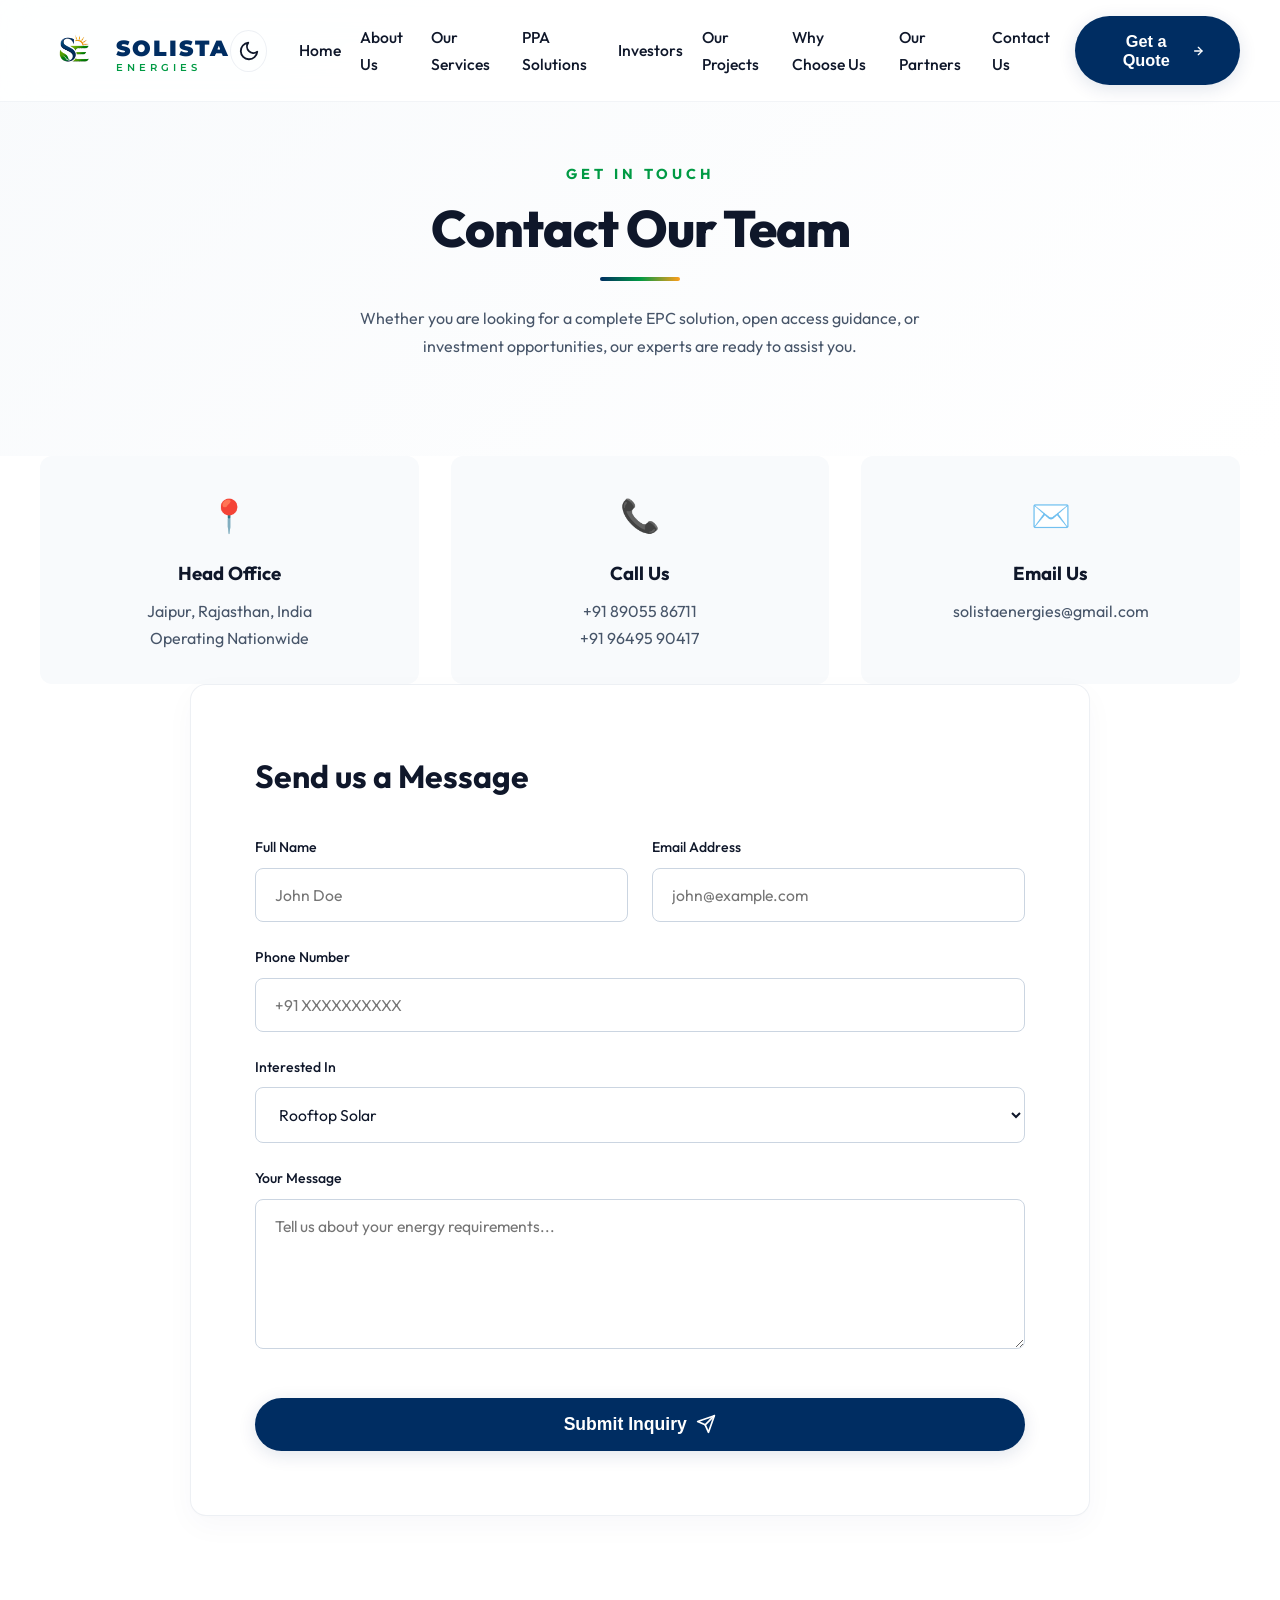
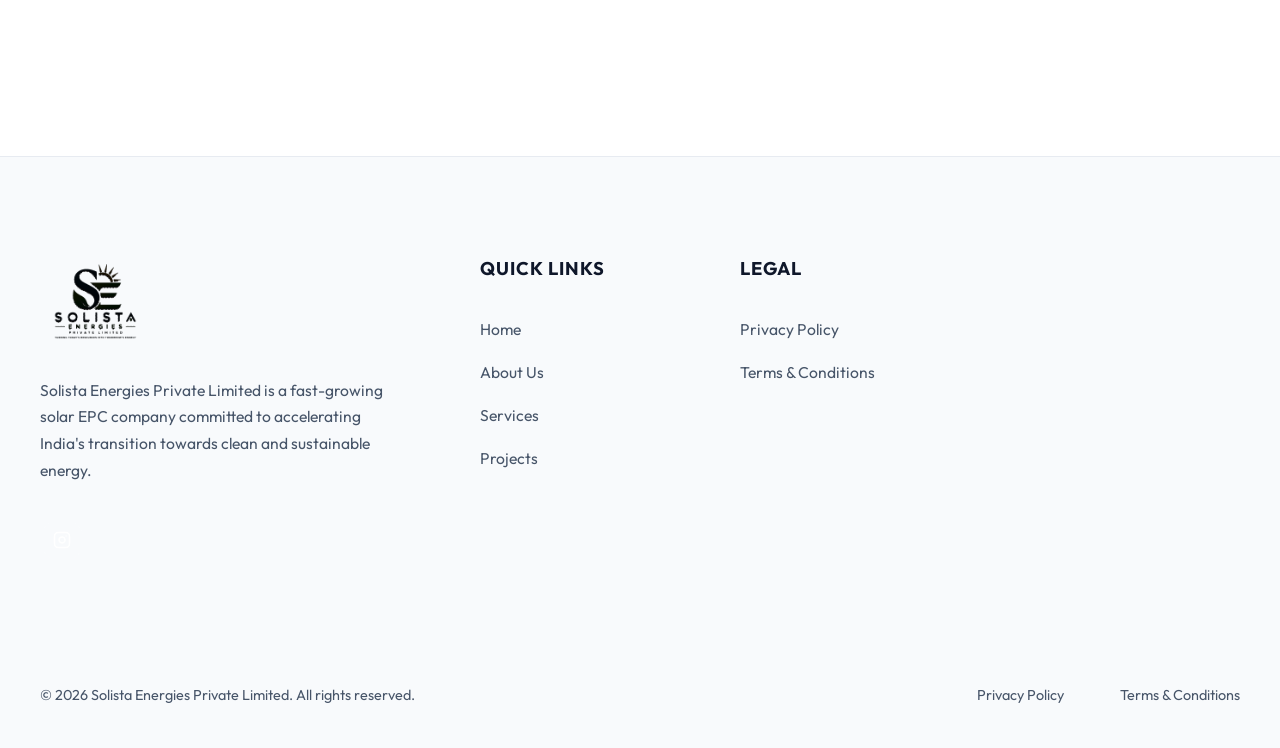
==== contact.html @ b91e8398 "Add files via upload" ====
<!DOCTYPE html>
<html lang="en">
<head>
    <meta charset="UTF-8">
    <meta name="viewport" content="width=device-width, initial-scale=1.0">
    <title>Contact Us | Solista Energies</title>
    <!-- Google Fonts -->
    <!-- Main Style Sheet -->
        <link rel="preconnect" href="https://fonts.googleapis.com">
    <link rel="preconnect" href="https://fonts.gstatic.com" crossorigin>
    <link href="https://fonts.googleapis.com/css2?family=Outfit:wght@300;400;500;600;700;800&family=Inter:wght@300;400;500;600;700&family=Montserrat:wght@700;800;900&display=swap" rel="stylesheet">
    <link rel="stylesheet" href="https://unpkg.com/aos@next/dist/aos.css" />
    <link rel="stylesheet" href="style.css">
    <link rel="stylesheet" href="intro-animation.css">
    <style>
        </style>
    <style>
        .contact-hero {
            padding: 10rem 2.5rem 6rem;
            text-align: center;
            background: linear-gradient(135deg, var(--bg-section-alt) 0%, var(--bg-main) 100%);
        }
        .contact-container {
            max-width: 900px;
            margin: -4rem auto 6rem;
            background: var(--bg-card);
            border-radius: 16px;
            box-shadow: var(--shadow-card);
            padding: 4rem;
            border: 1px solid var(--border-card);
            position: relative;
            z-index: 10;
        }
        .form-group {
            margin-bottom: 1.5rem;
            text-align: left;
        }
        .form-group label {
            display: block;
            margin-bottom: 0.5rem;
            font-weight: 500;
            color: var(--text-main);
        }
        .form-control {
            width: 100%;
            padding: 1rem 1.2rem;
            border: 1px solid var(--border-input);
            border-radius: 8px;
            background: var(--bg-main);
            color: var(--text-main);
            font-family: inherit;
            transition: var(--transition-smooth);
        }
        .form-control:focus {
            outline: none;
            border-color: var(--brand-green);
            box-shadow: 0 0 0 4px var(--shadow-glow);
        }
        textarea.form-control {
            min-height: 150px;
            resize: vertical;
        }
        .contact-info-grid {
            display: grid;
            grid-template-columns: repeat(auto-fit, minmax(250px, 1fr));
            gap: 2rem;
            margin-bottom: 4rem;
        }
        .contact-info-card {
            padding: 2rem;
            background: var(--bg-section-alt);
            border-radius: 12px;
            text-align: center;
        }
        .contact-info-icon {
            font-size: 2rem;
            margin-bottom: 1rem;
        }
    </style>
    </head>
<body>

    <!-- HEADER -->
        <!-- ==================== HEADER (NAVBAR) ==================== -->
    <div id="header-placeholder"></div>
    <script src="header.js"></script>

    <!-- HERO -->
    <section class="contact-hero">
        <span class="section-subtitle" data-aos="fade-right">Get In Touch</span>
        <h1 class="section-title">Contact Our Team</h1>
        <p style="color: var(--text-muted); max-width: 600px; margin: 0 auto;">Whether you are looking for a complete EPC solution, open access guidance, or investment opportunities, our experts are ready to assist you.</p>
    </section>

    <!-- FORM & INFO -->
    <section class="section" style="padding-top: 0;">
        <div class="contact-info-grid">
            <div class="contact-info-card">
                <div class="contact-info-icon">📍</div>
                <h3>Head Office</h3>
                <p style="color: var(--text-muted); margin-top: 0.5rem;">Jaipur, Rajasthan, India<br>Operating Nationwide</p>
            </div>
            <div class="contact-info-card">
                <div class="contact-info-icon">📞</div>
                <h3>Call Us</h3>
                <p style="color: var(--text-muted); margin-top: 0.5rem;">+91 89055 86711<br>+91 96495 90417</p>
            </div>
            <div class="contact-info-card">
                <div class="contact-info-icon">✉️</div>
                <h3>Email Us</h3>
                <p style="color: var(--text-muted); margin-top: 0.5rem;">solistaenergies@gmail.com</p>
            </div>
        </div>

        <div class="contact-container">
            <h2 style="margin-bottom: 2rem; font-size: 2rem;">Send us a Message</h2>
            <form id="contact-form" onsubmit="submitContactForm(event)">
                <div style="display: grid; grid-template-columns: 1fr 1fr; gap: 1.5rem;">
                    <div class="form-group">
                        <label for="name">Full Name</label>
                        <input type="text" id="name" class="form-control" placeholder="John Doe" required>
                    </div>
                    <div class="form-group">
                        <label for="email">Email Address</label>
                        <input type="email" id="email" class="form-control" placeholder="john@example.com" required>
                    </div>
                </div>
                <div class="form-group">
                    <label for="phone">Phone Number</label>
                    <input type="tel" id="phone" class="form-control" placeholder="+91 XXXXXXXXXX">
                </div>
                <div class="form-group">
                    <label for="interest">Interested In</label>
                    <select id="interest" class="form-control">
                        <option value="rooftop">Rooftop Solar</option>
                        <option value="ground">Ground Mount / Solar Parks</option>
                        <option value="ppa">PPA / Open Access</option>
                        <option value="other">Other Inquiry</option>
                    </select>
                </div>
                <div class="form-group">
                    <label for="message">Your Message</label>
                    <textarea id="message" class="form-control" placeholder="Tell us about your energy requirements..." required></textarea>
                </div>
                <button type="submit" class="btn btn-primary" style="width: 100%; justify-content: center; padding: 1rem; font-size: 1.1rem; margin-top: 1rem;">
                    Submit Inquiry
                    <svg width="20" height="20" viewBox="0 0 24 24" fill="none" stroke="currentColor" stroke-width="2" stroke-linecap="round" stroke-linejoin="round"><line x1="22" y1="2" x2="11" y2="13"></line><polygon points="22 2 15 22 11 13 2 9 22 2"></polygon></svg>
                </button>
            </form>
        </div>
    </section>

    <!-- FOOTER -->
    <footer>
        <div class="footer-grid">
            <div class="footer-col footer-about">
                <div class="brand-logo" style="margin-bottom: 1.5rem; align-items: center;">
                    <img src="assets/images/footer_logo.png" alt="Solista Energies" class="brand-logo-img" style="height: 100px; width: auto; object-fit: contain;">
                </div>
                <p>Solista Energies Private Limited is a fast-growing solar EPC company committed to accelerating India's transition towards clean and sustainable energy.</p>
                <div class="footer-social-row">
                    <a href="https://www.instagram.com/solistaenergies/" target="_blank" class="footer-social-icon" aria-label="Instagram">
                        <svg width="18" height="18" viewBox="0 0 24 24" fill="none" stroke="currentColor" stroke-width="2" stroke-linecap="round" stroke-linejoin="round"><rect x="2" y="2" width="20" height="20" rx="5" ry="5"></rect><path d="M16 11.37A4 4 0 1 1 12.63 8 4 4 0 0 1 16 11.37z"></path><line x1="17.5" y1="6.5" x2="17.51" y2="6.5"></line></svg>
                    </a>
                </div>
            </div>
            
            <div class="footer-col">
                <h4>Quick Links</h4>
                <ul class="footer-links">
                    <li><a href="index.html#home">Home</a></li>
                    <li><a href="index.html#about">About Us</a></li>
                    <li><a href="index.html#services">Services</a></li>
                    <li><a href="index.html#projects">Projects</a></li>
                </ul>
            </div>
            
            <div class="footer-col">
                <h4>Legal</h4>
                <ul class="footer-links">
                    <li><a href="privacy-policy.html">Privacy Policy</a></li>
                    <li><a href="terms-conditions.html">Terms & Conditions</a></li>
                </ul>
            </div>
        </div>
        <div class="footer-bottom">
            <p>&copy; 2026 Solista Energies Private Limited. All rights reserved.</p>
            <div class="footer-legal-links">
                <a href="privacy-policy.html">Privacy Policy</a>
                <a href="terms-conditions.html">Terms &amp; Conditions</a>
            </div>
        </div>
    </footer>
    <script src="https://unpkg.com/aos@next/dist/aos.js"></script>
    <script>
        window.addEventListener('load', () => document.body.classList.add('loaded'));
        AOS.init({ duration: 750, easing: 'ease-out-cubic', once: true, offset: 60 });
        // Theme
        const themeBtn = document.getElementById('theme-toggle-btn');
        if (localStorage.getItem('theme') === 'dark') document.body.classList.add('dark-theme');
        themeBtn.addEventListener('click', () => {
            document.body.classList.toggle('dark-theme');
            localStorage.setItem('theme', document.body.classList.contains('dark-theme') ? 'dark' : 'light');
        });
        // Header scroll shrink
        window.addEventListener('scroll', () => {
            document.getElementById('main-header').classList.toggle('scrolled', window.scrollY > 30);
        });
        // Hamburger
        const menuToggleBtn = document.getElementById('menu-toggle-btn');
        const navMenuBar    = document.getElementById('nav-menu-bar');
        menuToggleBtn.addEventListener('click', () => {
            navMenuBar.classList.toggle('active');
            menuToggleBtn.classList.toggle('active');
            const spans = menuToggleBtn.querySelectorAll('span');
            if (menuToggleBtn.classList.contains('active')) {
                spans[0].style.transform = 'rotate(45deg) translate(6px,6px)';
                spans[1].style.opacity   = '0';
                spans[2].style.transform = 'rotate(-45deg) translate(5px,-5px)';
            } else {
                spans[0].style.transform = spans[2].style.transform = 'none';
                spans[1].style.opacity   = '1';
            }
        });
    </script>
    <script src="intro-animation.js"></script>
</body>
</html>
---- style.css ----
/* ==================================================
   Solista Energies Private Limited - Redesigned Theme
   ================================================== */

/* --- Theme Variables System --- */
:root {
    /* Brand Primary Identity Colors (Consistent) */
    --brand-blue: #002D62;
    /* Dark Navy Blue from logo */
    --brand-green: #009a44;
    /* Vivid Leaf Green from logo */
    --brand-orange: #ff9e1b;
    /* Sun Orange from logo */

    /* Default: LIGHT THEME */
    --bg-main: #ffffff;
    --bg-section-alt: #f8fafc;
    /* Soft slate gray */
    --bg-card: #ffffff;

    --border-card: rgba(0, 45, 98, 0.07);
    --border-input: #cbd5e1;
    --shadow-card: 0 10px 30px rgba(0, 45, 98, 0.03), 0 1px 3px rgba(0, 45, 98, 0.01);
    --shadow-glow: rgba(0, 154, 68, 0.03);

    --text-main: #0f172a;
    /* Slate 900 */
    --text-muted: #475569;
    /* Slate 600 */
    --text-inverse: #f9fafb;
    --text-white: #ffffff;

    /* Dynamic Brand Logo Navy color */
    --logo-navy: var(--brand-blue);
    --header-bg: rgba(255, 255, 255, 0.85);
    --header-border: rgba(0, 45, 98, 0.05);

    --btn-primary-bg: var(--brand-blue);
    --btn-primary-hover: #001F42;
    --btn-primary-text: #ffffff;

    --btn-accent-bg: var(--brand-orange);
    --btn-accent-hover: #e5870e;

    --timeline-line: rgba(0, 45, 98, 0.08);
    --transition-smooth: all 0.5s cubic-bezier(0.16, 1, 0.3, 1);
}

body.dark-theme {
    /* DARK THEME Overrides */
    --bg-main: #030712;
    /* Deep black/gray */
    --bg-section-alt: #090f1d;
    /* Deep slate blue */
    --bg-card: rgba(255, 255, 255, 0.02);

    --border-card: rgba(255, 255, 255, 0.06);
    --border-input: rgba(255, 255, 255, 0.15);
    --shadow-card: 0 20px 45px rgba(0, 0, 0, 0.45);
    --shadow-glow: rgba(0, 154, 68, 0.12);

    --text-main: #f9fafb;
    /* Gray 50 */
    --text-muted: #9ca3af;
    /* Gray 400 */
    --text-inverse: #0f172a;

    /* Dynamic Brand Logo turns white in dark mode */
    --logo-navy: #ffffff;
    --header-bg: rgba(3, 7, 18, 0.85);
    --header-border: rgba(255, 255, 255, 0.06);

    --btn-primary-bg: var(--brand-green);
    --btn-primary-hover: #007d32;
    --btn-primary-text: #ffffff;

    --timeline-line: rgba(255, 255, 255, 0.08);
}

/* --- Base & Reset Styles --- */
* {
    margin: 0;
    padding: 0;
    box-sizing: border-box;
}

html {
    scroll-behavior: smooth;
    overflow-x: clip;
}

body {
    font-family: 'Outfit', 'Inter', sans-serif;
    background-color: var(--bg-main);
    color: var(--text-main);
    line-height: 1.7;
    transition: background-color 0.5s ease, color 0.3s ease;
}

a {
    text-decoration: none;
    color: inherit;
    transition: var(--transition-smooth);
}

/* --- Breathable Spacing & Paddings --- */
.section {
    padding: 9rem 2.5rem;
    max-width: 100%;
    margin: 0 auto;
    position: relative;
    z-index: 2;
}

.section-light {
    background-color: var(--bg-main);
}

.section-dark {
    background-color: var(--bg-section-alt);
}

.section-title-wrap {
    text-align: center;
    margin-bottom: 5.5rem;
}

.section-subtitle {
    font-size: 0.9rem;
    text-transform: uppercase;
    letter-spacing: 4px;
    color: var(--brand-green);
    font-weight: 700;
    margin-bottom: 0.8rem;
    display: inline-block;
}

.section-title {
    font-size: 3.2rem;
    font-weight: 800;
    letter-spacing: -1px;
    margin-bottom: 1.5rem;
    line-height: 1.15;
}

.section-title::after {
    content: '';
    display: block;
    width: 80px;
    height: 4px;
    background: linear-gradient(90deg, var(--brand-blue), var(--brand-green), var(--brand-orange));
    margin: 1.2rem auto 0;
    border-radius: 2px;
}

/* --- Top contact bar --- */
.top-bar {
    background-color: var(--brand-blue);
    font-size: 0.82rem;
    padding: 0.6rem 2.5rem;
    border-bottom: 1px solid rgba(255, 255, 255, 0.05);
    color: rgba(255, 255, 255, 0.85);
    font-weight: 500;
}

.top-bar-container {
    max-width: 100%;
    margin: 0 auto;
    display: flex;
    justify-content: space-between;
    align-items: center;
}

.top-contacts {
    display: flex;
    gap: 2rem;
}

.top-contact-item {
    display: flex;
    align-items: center;
    gap: 0.5rem;
}

.top-contact-item a:hover {
    color: var(--brand-orange);
}

.top-socials {
    display: flex;
    gap: 1.2rem;
}

.top-socials a:hover {
    color: var(--brand-orange);
    transform: translateY(-2px);
}

/* --- Navigation Header --- */
header {
    position: fixed;
    width: 100%;
    left: 0;
    top: 0;
    z-index: 1000;
    transition: var(--transition-smooth);
    background: var(--header-bg);
    border-bottom: 1px solid var(--header-border);
    backdrop-filter: blur(16px);
    -webkit-backdrop-filter: blur(16px);
}

header.scrolled {
    box-shadow: 0 10px 40px rgba(0, 0, 0, 0.05);
}

body.dark-theme header.scrolled {
    box-shadow: 0 10px 40px rgba(0, 0, 0, 0.4);
}

.nav-container {
    max-width: 100%;
    margin: 0 auto;
    padding: 1rem 2.5rem;
    display: flex;
    justify-content: space-between;
    align-items: center;
}

.brand-logo {
    display: flex;
    align-items: center;
    height: 60px;
    /* Reduced from 52px maybe? Keep height or use auto */
}

header .brand-logo-img {
    margin-top: 15px !important;
}

.nav-right {
    display: flex;
    align-items: center;
    gap: 2rem;
}

.nav-menu {
    display: flex;
    align-items: center;
    gap: 1.2rem;
}

.nav-link {
    color: var(--text-main);
    font-weight: 500;
    font-size: 0.98rem;
    position: relative;
    padding: 0.5rem 0;
}

.nav-link::after {
    content: '';
    position: absolute;
    bottom: 0;
    left: 0;
    width: 0;
    height: 2px;
    background-color: var(--brand-green);
    transition: var(--transition-smooth);
}

.nav-link:hover::after,
.nav-link.active::after {
    width: 100%;
}

.nav-link:hover {
    color: var(--brand-green);
}

/* --- Theme Toggle Button --- */
.theme-toggle-btn {
    background: none;
    border: none;
    cursor: pointer;
    color: var(--text-main);
    width: 42px;
    height: 42px;
    border-radius: 50%;
    display: flex;
    align-items: center;
    justify-content: center;
    transition: var(--transition-smooth);
    border: 1px solid var(--border-card);
}

.theme-toggle-btn:hover {
    background-color: var(--border-card);
    transform: rotate(15deg);
}

.theme-toggle-btn .icon-sun {
    display: none;
}

.theme-toggle-btn .icon-moon {
    display: block;
}

body.dark-theme .theme-toggle-btn .icon-sun {
    display: block;
    color: var(--brand-orange);
}

body.dark-theme .theme-toggle-btn .icon-moon {
    display: none;
}

/* Hamburger Menu */
.menu-toggle {
    display: none;
    flex-direction: column;
    gap: 6px;
    background: none;
    border: none;
    cursor: pointer;
    z-index: 1001;
}

.menu-toggle span {
    display: block;
    width: 26px;
    height: 2.5px;
    background-color: var(--text-main);
    border-radius: 2px;
    transition: var(--transition-smooth);
}

/* --- Buttons --- */
.btn {
    display: inline-flex;
    align-items: center;
    justify-content: center;
    gap: 0.6rem;
    padding: 0.95rem 2.2rem;
    border-radius: 50px;
    font-weight: 600;
    font-size: 1.02rem;
    cursor: pointer;
    transition: var(--transition-smooth);
    border: none;
    position: relative;
    overflow: hidden;
}

.btn-primary {
    background: var(--btn-primary-bg);
    color: var(--text-white);
    box-shadow: 0 4px 18px rgba(0, 45, 98, 0.12);
}

.btn-primary:hover {
    background: var(--btn-primary-hover);
    transform: translateY(-3px);
    box-shadow: 0 10px 25px rgba(0, 45, 98, 0.25);
}

.btn-accent {
    background: var(--btn-accent-bg);
    color: #0f172a;
    box-shadow: 0 4px 18px rgba(255, 158, 27, 0.2);
}

.btn-accent:hover {
    background: var(--btn-accent-hover);
    transform: translateY(-3px);
    box-shadow: 0 10px 25px rgba(255, 158, 27, 0.35);
}

.btn-outline {
    background: transparent;
    border: 2px solid var(--text-main);
    color: var(--text-main);
}

.btn-outline:hover {
    background: var(--text-main);
    color: var(--bg-main);
    transform: translateY(-3px);
}

.btn-outline-white {
    background: transparent;
    border: 2px solid var(--text-white);
    color: var(--text-white);
}

.btn-outline-white:hover {
    background: var(--text-white);
    color: #0f172a;
    transform: translateY(-3px);
}

/* --- Hero Section --- */
.hero-wrapper {
    position: relative;
    height: calc(100vh - 120px);
    min-height: 700px;
    overflow: hidden;
    display: flex;
    align-items: center;
    background-image: url('hero-bg.jpg');
    background-size: cover;
    background-position: center;
    background-repeat: no-repeat;
}

.hero-video-bg {
    position: absolute;
    top: 0;
    left: 0;
    width: 100%;
    height: 100%;
    object-fit: cover;
    z-index: 1;
}

.hero-overlay {
    position: absolute;
    top: 0;
    left: 0;
    width: 100%;
    height: 100%;
    background: linear-gradient(135deg, rgba(3, 7, 18, 0.5) 35%, rgba(3, 7, 18, 0.3) 100%);
    z-index: 2;
}

.hero-container {
    max-width: 100%;
    margin: 0 auto;
    padding: 0 2.5rem;
    width: 100%;
    position: relative;
    z-index: 3;
    display: grid;
    grid-template-columns: 1.25fr 0.75fr;
    gap: 5rem;
    align-items: center;
}

.hero-left h1 {
    font-size: 4rem;
    line-height: 1.15;
    font-weight: 800;
    margin-bottom: 1.5rem;
    color: var(--text-white);
}

.hero-left h1 span {
    color: var(--brand-orange);
}

.hero-taglines {
    font-size: 1.15rem;
    color: var(--brand-green);
    font-weight: 600;
    margin-bottom: 2rem;
    letter-spacing: 1.5px;
}

.hero-left p {
    font-size: 1.2rem;
    color: #d1d5db;
    margin-bottom: 3rem;
    max-width: 650px;
}

.hero-actions {
    display: flex;
    gap: 1.5rem;
    flex-wrap: wrap;
}

/* Floating PPA Box */
.ppa-card {
    background: rgba(15, 23, 42, 0.45);
    border: 1px solid rgba(255, 255, 255, 0.08);
    border-top: 4px solid var(--brand-orange);
    backdrop-filter: blur(20px);
    -webkit-backdrop-filter: blur(20px);
    padding: 3rem 2.2rem;
    border-radius: 24px;
    box-shadow: 0 25px 50px rgba(0, 0, 0, 0.5);
}

.ppa-card h3 {
    font-size: 1.7rem;
    color: var(--text-white);
    margin-bottom: 0.6rem;
}

.ppa-card h3 span {
    color: var(--brand-orange);
}

.ppa-card-desc {
    color: #9ca3af;
    font-size: 0.95rem;
    margin-bottom: 2rem;
}

.ppa-list {
    list-style: none;
    margin-bottom: 2.5rem;
}

.ppa-list li {
    display: flex;
    align-items: center;
    gap: 0.8rem;
    margin-bottom: 1rem;
    color: var(--text-white);
}

.ppa-list li svg {
    color: var(--brand-green);
}

.ppa-card .btn {
    width: 100%;
}

/* --- Floating Stats Bar --- */
.stats-bar-wrapper {
    position: relative;
    z-index: 10;
    margin-top: -65px;
    padding: 0 2.5rem;
}

.stats-bar {
    max-width: 100%;
    margin: 0 auto;
    background: var(--bg-card);
    border: 1px solid var(--border-card);
    border-radius: 28px;
    padding: 3rem;
    display: grid;
    grid-template-columns: repeat(5, 1fr);
    gap: 2rem;
    box-shadow: var(--shadow-card);
    text-align: center;
    transition: var(--transition-smooth);
}

.stat-card {
    position: relative;
}

.stat-card:not(:last-child)::after {
    content: '';
    position: absolute;
    right: -1rem;
    top: 20%;
    height: 60%;
    width: 1px;
    background-color: var(--border-card);
}

.stat-card:hover {
    transform: translateY(-5px);
}

.stat-icon-box {
    margin-bottom: 0.8rem;
    color: var(--brand-green);
    display: inline-flex;
    transition: transform 0.3s;
}

.stat-card:hover .stat-icon-box {
    transform: scale(1.15);
}

.stat-number {
    font-size: 2.6rem;
    font-weight: 800;
    color: var(--text-main);
    margin-bottom: 0.2rem;
}

.stat-label {
    font-size: 0.9rem;
    text-transform: uppercase;
    letter-spacing: 1px;
    color: var(--text-muted);
    font-weight: 600;
}

/* --- About Section --- */
.about-grid {
    display: grid;
    grid-template-columns: 1fr 1fr;
    gap: 6rem;
    align-items: center;
}

.about-paragraph {
    font-size: 1.15rem;
    color: var(--text-muted);
    margin-bottom: 2.5rem;
}

.about-highlights-grid {
    display: grid;
    grid-template-columns: 1fr 1fr;
    gap: 2rem;
    margin-bottom: 3.5rem;
}

.highlight-box {
    display: flex;
    align-items: center;
    gap: 1.2rem;
    padding: 1.5rem;
    background-color: var(--bg-section-alt);
    border-radius: 16px;
    border: 1px solid var(--border-card);
    transition: var(--transition-smooth);
}

.highlight-box:hover {
    transform: translateY(-5px);
    border-color: var(--brand-green);
    box-shadow: var(--shadow-card);
}

.highlight-icon {
    font-size: 2.2rem;
}

.highlight-text {
    font-size: 1.05rem;
    font-weight: 700;
    color: var(--text-main);
}

/* About image badge */
.about-right {
    position: relative;
}

.about-img-container {
    border-radius: 32px;
    overflow: hidden;
    box-shadow: 0 30px 60px rgba(0, 45, 98, 0.08);
    border: 6px solid var(--bg-card);
}

.about-img-container img {
    width: 100%;
}

.about-experience-badge {
    position: absolute;
    bottom: -20px;
    left: -20px;
    background: linear-gradient(135deg, var(--brand-blue), #0b458c);
    color: var(--text-white);
    padding: 1.8rem 2.2rem;
    border-radius: 20px;
    box-shadow: 0 20px 40px rgba(0, 45, 98, 0.25);
    text-align: center;
}

.badge-num {
    font-size: 2.5rem;
    font-weight: 800;
    color: var(--brand-orange);
    line-height: 1;
}

.badge-lbl {
    font-size: 0.85rem;
    text-transform: uppercase;
    letter-spacing: 1.5px;
    font-weight: 700;
}

/* --- Services Grid --- */
.services-grid {
    display: grid;
    grid-template-columns: repeat(4, 1fr);
    gap: 2rem;
}

.service-card {
    background-color: var(--bg-card);
    border: 1px solid var(--border-card);
    padding: 3rem 2rem;
    border-radius: 24px;
    transition: var(--transition-smooth);
    position: relative;
    box-shadow: var(--shadow-card);
    z-index: 1;
    overflow: hidden;
}

/* Cursor dynamic glow effect */
.service-card::before {
    content: '';
    position: absolute;
    top: 0;
    left: 0;
    width: 100%;
    height: 100%;
    background: radial-gradient(800px circle at var(--mouse-x, 50%) var(--mouse-y, 50%), var(--shadow-glow), transparent 40%);
    opacity: 0;
    z-index: -1;
    transition: opacity 0.3s;
}

.service-card:hover::before {
    opacity: 1;
}

.service-card:hover {
    transform: translateY(-10px);
    border-color: var(--brand-green);
    box-shadow: 0 20px 40px var(--shadow-glow);
}

.service-icon-wrap {
    width: 64px;
    height: 64px;
    border-radius: 18px;
    background: rgba(0, 154, 68, 0.08);
    color: var(--brand-green);
    display: flex;
    align-items: center;
    justify-content: center;
    margin-bottom: 2rem;
    transition: var(--transition-smooth);
}

.service-card:hover .service-icon-wrap {
    background-color: var(--brand-green);
    color: var(--text-white);
    transform: scale(1.1) rotateY(180deg);
}

.service-card h3 {
    font-size: 1.35rem;
    margin-bottom: 1rem;
}

.service-card p {
    font-size: 0.95rem;
    color: var(--text-muted);
}

/* --- Focus Dual Cards --- */
#ppa-section {
    padding-top: 4rem;
    padding-bottom: 4rem;
}

.dual-focus-grid {
    display: grid;
    grid-template-columns: 1.1fr 0.9fr;
    gap: 3.5rem;
}

.focus-card {
    border-radius: 24px;
    padding: 3rem 2.5rem;
    color: var(--text-white);
    display: flex;
    flex-direction: column;
    justify-content: space-between;
    box-shadow: 0 20px 50px rgba(0, 0, 0, 0.15);
    position: relative;
    overflow: hidden;
}

.focus-ppa {
    background: linear-gradient(135deg, var(--brand-blue) 0%, #0c3e7a 100%);
}

.focus-investors {
    background: linear-gradient(135deg, #015222 0%, var(--brand-green) 100%);
}

.focus-card-top h3 {
    font-size: 2rem;
    margin-bottom: 1.2rem;
    line-height: 1.2;
}

.focus-card-top p {
    font-size: 1.05rem;
    margin-bottom: 2.5rem;
    color: rgba(255, 255, 255, 0.85);
}

.focus-features-grid {
    display: grid;
    grid-template-columns: 1fr 1fr;
    gap: 2rem;
    margin-bottom: 4rem;
}

.focus-feature-item {
    display: flex;
    flex-direction: column;
    align-items: flex-start;
    gap: 0.5rem;
}

.focus-feature-icon {
    font-size: 1.8rem;
}

.focus-feature-lbl {
    font-size: 1.05rem;
    font-weight: 700;
}

.focus-list {
    list-style: none;
    margin-bottom: 3.5rem;
}

.focus-list li {
    display: flex;
    align-items: center;
    gap: 1rem;
    font-size: 1.15rem;
    margin-bottom: 1.2rem;
    color: rgba(255, 255, 255, 0.9);
}

.focus-list li svg {
    color: #ffda79;
}

/* --- Featured Projects --- */
.projects-grid {
    display: grid;
    grid-template-columns: repeat(4, 1fr);
    gap: 2rem;
    margin-bottom: 4.5rem;
}

.project-card {
    background-color: var(--bg-card);
    border: 1px solid var(--border-card);
    border-radius: 24px;
    overflow: hidden;
    transition: var(--transition-smooth);
    position: relative;
    box-shadow: var(--shadow-card);
}

.project-card:hover {
    transform: translateY(-10px);
    border-color: var(--brand-green);
    box-shadow: 0 25px 50px rgba(0, 154, 68, 0.1);
}

.project-image-box {
    height: 220px;
    overflow: hidden;
    position: relative;
}

.project-image-box img {
    width: 100%;
    height: 100%;
    object-fit: cover;
    transition: transform 1.5s ease;
}

.project-card:hover .project-image-box img {
    transform: scale(1.08);
}

.project-tag {
    position: absolute;
    top: 1.2rem;
    left: 1.2rem;
    background-color: var(--brand-green);
    color: var(--text-white);
    padding: 0.4rem 1.2rem;
    border-radius: 50px;
    font-size: 0.8rem;
    font-weight: 700;
    text-transform: uppercase;
    letter-spacing: 0.5px;
    z-index: 5;
}

.project-tag.tag-orange {
    background-color: var(--brand-orange);
    color: #0f172a;
}

.project-details {
    padding: 1.8rem;
}

.project-details h4 {
    font-size: 1.25rem;
    margin-bottom: 0.5rem;
}

.project-details p {
    font-size: 0.9rem;
    color: var(--text-muted);
}

.projects-actions {
    text-align: center;
}

/* --- Why Choose Us --- */
.why-grid {
    display: grid;
    grid-template-columns: 1.05fr 0.95fr;
    gap: 6rem;
    align-items: center;
}

.why-intro {
    font-size: 1.2rem;
    color: var(--text-muted);
    margin-bottom: 3.5rem;
}

.why-list {
    display: grid;
    gap: 2rem;
}

.why-item {
    display: flex;
    gap: 1.5rem;
    padding: 1.5rem;
    border-radius: 18px;
    transition: var(--transition-smooth);
    border: 1px solid transparent;
}

.why-item:hover {
    background-color: var(--bg-card);
    border-color: var(--border-card);
    box-shadow: var(--shadow-card);
}


.why-icon-wrap {
    width: 52px;
    height: 52px;
    border-radius: 12px;
    background-color: rgba(0, 45, 98, 0.05);
    color: var(--brand-blue);
    display: flex;
    align-items: center;
    justify-content: center;
    flex-shrink: 0;
    font-size: 1.4rem;
    transition: var(--transition-smooth);
}

body.dark-theme .why-icon-wrap {
    background-color: rgba(255, 255, 255, 0.05);
    color: var(--brand-green);
}

.why-item:hover .why-icon-wrap {
    background-color: var(--brand-blue);
    color: var(--text-white);
}

body.dark-theme .why-item:hover .why-icon-wrap {
    background-color: var(--brand-green);
}

.why-item h4 {
    font-size: 1.15rem;
    margin-bottom: 0.4rem;
}

.why-item p {
    font-size: 0.95rem;
    color: var(--text-muted);
}

/* Why right side stats box */
.why-right-mockup {
    background-color: var(--brand-blue);
    color: var(--text-white);
    border-radius: 36px;
    padding: 4.5rem 3.5rem;
    box-shadow: 0 30px 60px rgba(0, 45, 98, 0.15);
    position: relative;
    overflow: hidden;
}

.why-right-mockup::after {
    content: '';
    position: absolute;
    top: -50px;
    right: -50px;
    width: 200px;
    height: 200px;
    background-color: rgba(255, 255, 255, 0.03);
    border-radius: 50%;
}

.why-mockup-tag {
    color: var(--brand-orange);
    font-weight: 700;
    text-transform: uppercase;
    font-size: 0.95rem;
    letter-spacing: 2.5px;
    margin-bottom: 1.8rem;
}

.why-right-mockup h3 {
    font-size: 2.6rem;
    margin-bottom: 1.8rem;
    line-height: 1.2;
}

.why-right-mockup p {
    color: rgba(255, 255, 255, 0.85);
    font-size: 1.1rem;
    margin-bottom: 3.5rem;
}

.why-mockup-stats {
    display: grid;
    grid-template-columns: 1fr 1fr;
    gap: 3rem;
}

.why-mstat h5 {
    font-size: 2.4rem;
    color: var(--brand-orange);
    margin-bottom: 0.3rem;
}

.why-mstat p {
    font-size: 0.95rem;
    color: rgba(255, 255, 255, 0.7);
}

/* --- Flowchart, Partners, Testimonials --- */
.bottom-info-grid {
    display: grid;
    grid-template-columns: 0.85fr 1.3fr 0.85fr;
    gap: 4rem;
}

.bottom-info-col h3 {
    font-size: 1.6rem;
    margin-bottom: 2.5rem;
    position: relative;
    padding-bottom: 0.8rem;
}

.bottom-info-col h3::after {
    content: '';
    position: absolute;
    bottom: 0;
    left: 0;
    width: 45px;
    height: 3px;
    background-color: var(--brand-green);
}

/* Partners grid */
.partners-grid {
    display: grid;
    grid-template-columns: 1fr 1fr;
    gap: 1.2rem;
}

.partner-logo-box {
    background-color: #ffffff;
    border: 1px solid rgba(0, 0, 0, 0.05);
    border-radius: 16px;
    height: 78px;
    display: flex;
    align-items: center;
    justify-content: center;
    padding: 0.8rem;
    box-shadow: 0 4px 15px rgba(0, 0, 0, 0.01);
    transition: var(--transition-smooth);
}

body.dark-theme .partner-logo-box {
    background-color: rgba(255, 255, 255, 0.95);
}

.partner-logo-box:hover {
    transform: scale(1.06);
    box-shadow: 0 10px 25px rgba(0, 45, 98, 0.08);
}

.partner-logo-box span {
    font-weight: 800;
    font-size: 1.2rem;
    letter-spacing: -0.5px;
}

/* Animated Flowchart Process */
.process-flow {
    display: flex;
    justify-content: space-between;
    align-items: center;
    position: relative;
    padding: 2.5rem 0;
}

/* Glowing Connecting Line */
.process-flow::before {
    content: '';
    position: absolute;
    top: 72px;
    left: 5%;
    width: 90%;
    height: 3.5px;
    background: linear-gradient(90deg, var(--brand-blue), var(--brand-green), var(--brand-orange));
    background-size: 200% 100%;
    animation: flowLineGradient 4s infinite linear;
    z-index: 1;
}

@keyframes flowLineGradient {
    0% {
        background-position: 0% 50%;
    }

    100% {
        background-position: -200% 50%;
    }
}

.process-step {
    flex: 1;
    display: flex;
    flex-direction: column;
    align-items: center;
    text-align: center;
    position: relative;
    z-index: 2;
}

.step-icon-wrap {
    width: 64px;
    height: 64px;
    border-radius: 50%;
    background-color: var(--bg-card);
    border: 3.5px solid var(--brand-blue);
    display: flex;
    align-items: center;
    justify-content: center;
    color: var(--text-main);
    margin-bottom: 1rem;
    box-shadow: var(--shadow-card);
    transition: var(--transition-smooth);
    position: relative;
}

body.dark-theme .step-icon-wrap {
    border-color: var(--brand-green);
}

.process-step:hover .step-icon-wrap {
    background-color: var(--brand-blue);
    color: var(--text-white);
    transform: scale(1.15) rotate(10deg);
}

body.dark-theme .process-step:hover .step-icon-wrap {
    background-color: var(--brand-green);
}

.step-num {
    position: absolute;
    top: -5px;
    right: -5px;
    background-color: var(--brand-orange);
    color: #0f172a;
    font-size: 0.75rem;
    font-weight: 800;
    width: 22px;
    height: 22px;
    border-radius: 50%;
    display: flex;
    align-items: center;
    justify-content: center;
}

.step-label {
    font-size: 0.95rem;
    font-weight: 700;
    color: var(--text-main);
    line-height: 1.25;
}

/* Testimonial slider */
.testimonial-carousel-container {
    position: relative;
    overflow: hidden;
}

.testimonial-track {
    display: flex;
    transition: transform 0.6s cubic-bezier(0.16, 1, 0.3, 1);
}

.testimonial-slide {
    min-width: 100%;
    padding: 0.5rem;
}

.testimonial-card-light {
    background-color: var(--bg-card);
    border: 1px solid var(--border-card);
    box-shadow: var(--shadow-card);
    border-radius: 24px;
    padding: 2.5rem;
    position: relative;
    transition: var(--transition-smooth);
}

.testimonial-card-light::before {
    content: '“';
    font-family: serif;
    font-size: 6rem;
    line-height: 1;
    color: var(--brand-green);
    opacity: 0.12;
    position: absolute;
    top: 5px;
    left: 20px;
}

.testimonial-quote {
    font-size: 1rem;
    font-style: italic;
    color: var(--text-muted);
    margin-bottom: 2rem;
    line-height: 1.65;
}

.testimonial-author {
    font-weight: 700;
    color: var(--text-main);
    font-size: 1.05rem;
}

.testimonial-title {
    font-size: 0.85rem;
    color: var(--text-muted);
    margin-top: 0.15rem;
}

.carousel-indicators {
    display: flex;
    justify-content: center;
    gap: 0.6rem;
    margin-top: 2rem;
}

.indicator-dot {
    width: 9px;
    height: 9px;
    border-radius: 50%;
    background-color: var(--border-card);
    cursor: pointer;
    transition: var(--transition-smooth);
}

.indicator-dot.active {
    width: 28px;
    border-radius: 5px;
    background-color: var(--brand-green);
}

/* --- Call to Action Banner --- */
.cta-wrapper {
    padding: 0 2.5rem;
}

.cta-banner {
    max-width: 100%;
    margin: 0 auto;
    background: linear-gradient(135deg, #015222 0%, var(--brand-blue) 100%);
    border-radius: 32px;
    padding: 5.5rem;
    display: flex;
    justify-content: space-between;
    align-items: center;
    gap: 4rem;
    box-shadow: 0 25px 60px rgba(0, 0, 0, 0.2);
    position: relative;
    overflow: hidden;
}

.cta-banner::before {
    content: '';
    position: absolute;
    top: 0;
    left: 0;
    width: 100%;
    height: 100%;
    background: radial-gradient(circle at 10% 20%, rgba(0, 154, 68, 0.15), transparent 50%);
}

.cta-text h2 {
    font-size: 2.6rem;
    margin-bottom: 1rem;
    color: var(--text-white);
}

.cta-text p {
    color: rgba(255, 255, 255, 0.8);
    font-size: 1.15rem;
}

.cta-action {
    flex-shrink: 0;
    z-index: 5;
}

/* --- Footer --- */
footer {
    background-color: var(--bg-section-alt);
    border-top: 1px solid var(--border-card);
    padding: 6rem 2.5rem 2.5rem;
    color: var(--text-muted);
}

body.dark-theme footer {
    background-color: var(--bg-main);
}

.footer-grid {
    max-width: 100%;
    margin: 0 auto;
    display: grid;
    grid-template-columns: 1.2fr 0.6fr 0.6fr 0.8fr;
    gap: 5rem;
    margin-bottom: 5rem;
}

.footer-col h4 {
    font-size: 1.15rem;
    margin-bottom: 2rem;
    color: var(--text-main);
    text-transform: uppercase;
    letter-spacing: 1px;
}

.footer-about .brand-logo {
    margin-bottom: 2rem;
    height: auto;
}

.footer-about p {
    font-size: 0.98rem;
    margin-bottom: 2.2rem;
}

.footer-social-row {
    display: flex;
    gap: 1rem;
}

.footer-social-icon {
    width: 44px;
    height: 44px;
    border-radius: 50%;
    background-color: rgba(255, 255, 255, 0.05);
    display: flex;
    align-items: center;
    justify-content: center;
    color: var(--text-white);
    transition: var(--transition-smooth);
}

.footer-social-icon:hover {
    background-color: var(--brand-green);
    transform: translateY(-3px);
}

.footer-links {
    list-style: none;
}

.footer-links li {
    margin-bottom: 1rem;
}

.footer-links a {
    color: var(--text-muted);
    font-size: 0.98rem;
}

.footer-links a:hover {
    color: var(--brand-green);
    padding-left: 6px;
}

.footer-contact-list {
    list-style: none;
}

.footer-contact-list li {
    display: flex;
    align-items: flex-start;
    gap: 1rem;
    margin-bottom: 1.2rem;
    font-size: 0.98rem;
}

.footer-contact-list li svg {
    color: var(--brand-green);
    flex-shrink: 0;
    margin-top: 0.2rem;
}

.footer-bottom {
    max-width: 100%;
    margin: 0 auto;
    border-top: 1px solid rgba(255, 255, 255, 0.05);
    padding-top: 2.5rem;
    display: flex;
    justify-content: space-between;
    align-items: center;
    font-size: 0.9rem;
}

.footer-legal-links {
    display: flex;
    gap: 2rem;
}

.footer-legal-links a:hover {
    color: var(--brand-green);
}

/* --- Floating WhatsApp Widget --- */
.whatsapp-widget {
    position: fixed;
    bottom: 2.5rem;
    right: 2.5rem;
    z-index: 99;
}

.whatsapp-btn {
    width: 62px;
    height: 62px;
    background-color: #25d366;
    border-radius: 50%;
    display: flex;
    align-items: center;
    justify-content: center;
    color: var(--text-white);
    box-shadow: 0 10px 30px rgba(37, 211, 102, 0.4);
    cursor: pointer;
    transition: var(--transition-smooth);
    border: none;
}

.whatsapp-btn:hover {
    transform: translateY(-5px) scale(1.08);
    box-shadow: 0 15px 35px rgba(37, 211, 102, 0.55);
}

.whatsapp-btn::after {
    content: '';
    position: absolute;
    width: 100%;
    height: 100%;
    border-radius: 50%;
    border: 2px solid #25d366;
    animation: wavePulse 2.5s infinite ease-out;
    top: 0;
    left: 0;
    z-index: -1;
}

@keyframes wavePulse {
    0% {
        transform: scale(1);
        opacity: 0.8;
    }

    100% {
        transform: scale(1.6);
        opacity: 0;
    }
}

/* --- Modals Overlay --- */
.modal-overlay {
    position: fixed;
    top: 0;
    left: 0;
    width: 100%;
    height: 100%;
    background-color: rgba(3, 7, 18, 0.6);
    backdrop-filter: blur(10px);
    z-index: 1000;
    display: flex;
    align-items: center;
    justify-content: center;
    opacity: 0;
    pointer-events: none;
    transition: opacity 0.4s ease;
}

.modal-overlay.active {
    opacity: 1;
    pointer-events: all;
}

.modal-box {
    background-color: var(--bg-main);
    color: var(--text-main);
    width: 100%;
    max-width: 540px;
    border-radius: 28px;
    padding: 3.5rem;
    box-shadow: var(--shadow-card);
    position: relative;
    transform: translateY(40px) scale(0.95);
    transition: transform 0.4s cubic-bezier(0.16, 1, 0.3, 1);
    border: 1px solid var(--border-card);
}

.modal-overlay.active .modal-box {
    transform: translateY(0) scale(1);
}

.modal-close {
    position: absolute;
    top: 1.5rem;
    right: 1.5rem;
    background: none;
    border: none;
    font-size: 1.8rem;
    cursor: pointer;
    color: var(--text-muted);
    width: 40px;
    height: 40px;
    border-radius: 50%;
    display: flex;
    align-items: center;
    justify-content: center;
    transition: var(--transition-smooth);
}

.modal-close:hover {
    background-color: var(--border-card);
    color: var(--text-main);
}

.modal-box h3 {
    font-size: 2rem;
    color: var(--brand-blue);
    margin-bottom: 0.5rem;
}

body.dark-theme .modal-box h3 {
    color: var(--brand-green);
}

.modal-box p {
    color: var(--text-muted);
    font-size: 0.98rem;
    margin-bottom: 2.2rem;
}

.form-group {
    margin-bottom: 1.5rem;
}

.form-group label {
    display: block;
    font-size: 0.88rem;
    font-weight: 700;
    margin-bottom: 0.5rem;
    color: var(--text-main);
}

.form-control {
    width: 100%;
    padding: 0.95rem 1.4rem;
    border-radius: 12px;
    border: 1px solid var(--border-input);
    background-color: var(--bg-card);
    color: var(--text-main);
    font-family: inherit;
    font-size: 0.98rem;
    outline: none;
    transition: var(--transition-smooth);
}

.form-control:focus {
    border-color: var(--brand-green);
    box-shadow: 0 0 0 3px var(--border-card);
}

.form-row {
    display: grid;
    grid-template-columns: 1fr 1fr;
    gap: 1.2rem;
}

.modal-box .btn {
    width: 100%;
    margin-top: 1rem;
}

/* --- Reveal Scroll Animation classes --- */
.reveal {
    opacity: 0;
    transform: translateY(40px);
    transition: opacity 0.9s cubic-bezier(0.16, 1, 0.3, 1), transform 0.9s cubic-bezier(0.16, 1, 0.3, 1);
}

.reveal.reveal-left {
    transform: translateX(-40px);
}

.reveal.reveal-right {
    transform: translateX(40px);
}

.reveal.active {
    opacity: 1;
    transform: translate(0);
}

.delay-100 {
    transition-delay: 100ms;
}

.delay-200 {
    transition-delay: 200ms;
}

.delay-300 {
    transition-delay: 300ms;
}

.delay-400 {
    transition-delay: 400ms;
}

/* ==================================================
   Responsive Media Queries
   ================================================== */

@media (max-width: 1240px) {
    .section {
        padding: 7rem 2rem;
    }

    .stats-bar {
        padding: 2rem;
        gap: 1.5rem;
    }

    .services-grid {
        grid-template-columns: repeat(2, 1fr);
        gap: 2rem;
    }

    .projects-grid {
        grid-template-columns: repeat(2, 1fr);
        gap: 2rem;
    }

    .bottom-info-grid {
        grid-template-columns: 1.2fr 1.8fr;
        gap: 3.5rem;
    }

    .bottom-info-col:last-child {
        grid-column: span 2;
        max-width: 650px;
        margin: 0 auto;
        width: 100%;
    }
}

@media (max-width: 991px) {
    .hero-container {
        grid-template-columns: 1fr;
        gap: 4rem;
        text-align: center;
        padding-top: 2rem;
        padding-bottom: 5rem;
    }

    .hero-left h1 {
        font-size: 3rem;
    }

    .hero-actions {
        justify-content: center;
    }

    .ppa-card {
        max-width: 520px;
        margin: 0 auto;
        text-align: left;
    }

    .stats-bar {
        grid-template-columns: repeat(3, 1fr);
    }

    .stat-card:nth-child(3)::after,
    .stat-card:nth-child(5)::after {
        display: none;
    }

    .about-grid {
        grid-template-columns: 1fr;
        gap: 4rem;
    }

    .about-right {
        order: -1;
        max-width: 600px;
        margin: 0 auto;
        width: 100%;
    }

    .why-grid {
        grid-template-columns: 1fr;
        gap: 4rem;
    }

    .why-right-mockup {
        max-width: 600px;
        margin: 0 auto;
    }

    .dual-focus-grid {
        grid-template-columns: 1fr;
        gap: 3rem;
    }

    .focus-card {
        padding: 4rem 3rem;
    }

    .cta-banner {
        flex-direction: column;
        text-align: center;
        padding: 4.5rem 3rem;
    }

    .footer-grid {
        grid-template-columns: 1fr 1fr;
        gap: 4rem;
    }
}

@media (max-width: 768px) {
    .top-bar {
        display: none;
    }

    .menu-toggle {
        display: flex;
    }

    /* Sliding mobile menu from the right overlay style */
    .nav-menu {
        position: fixed;
        top: 0;
        right: -100%;
        width: 320px;
        height: 100vh;
        background-color: var(--bg-main);
        flex-direction: column;
        align-items: flex-start;
        justify-content: center;
        padding: 5rem 3.5rem;
        gap: 2rem;
        z-index: 1000;
        transition: var(--transition-smooth);
        border-left: 1px solid var(--border-card);
        box-shadow: -15px 0 40px rgba(0, 0, 0, 0.15);
    }

    .nav-menu.active {
        right: 0;
    }

    .nav-menu .btn {
        width: 100%;
    }

    .stats-bar {
        grid-template-columns: 1fr;
        gap: 1.2rem;
    }

    .stat-card::after {
        display: none !important;
    }

    .services-grid {
        grid-template-columns: 1fr;
    }

    .projects-grid {
        grid-template-columns: 1fr;
    }

    .bottom-info-grid {
        grid-template-columns: 1fr;
    }

    .bottom-info-col:last-child {
        grid-column: span 1;
    }

    /* Vertical timeline for mobile */
    .process-flow {
        flex-direction: column;
        gap: 3.5rem;
    }

    .process-flow::before {
        top: 40px;
        left: 50%;
        width: 3.5px;
        height: calc(100% - 80px);
        background: linear-gradient(180deg, var(--brand-blue), var(--brand-green), var(--brand-orange));
        background-size: 100% 200%;
        animation: flowLineGradientY 4s infinite linear;
    }

    @keyframes flowLineGradientY {
        0% {
            background-position: 50% 0%;
        }

        100% {
            background-position: 50% -200%;
        }
    }

    .process-step {
        width: 100%;
    }

    .footer-grid {
        grid-template-columns: 1fr;
        gap: 3rem;
    }

    .footer-bottom {
        flex-direction: column;
        gap: 1.5rem;
        text-align: center;
    }
}

@media (max-width: 480px) {
    .section {
        padding: 5rem 1.5rem;
    }

    .section-title {
        font-size: 2.4rem;
    }

    .hero-left h1 {
        font-size: 2.2rem;
    }

    .focus-card-top h3 {
        font-size: 1.9rem;
    }

    .focus-features-grid {
        grid-template-columns: 1fr;
    }

    .about-highlights-grid {
        grid-template-columns: 1fr;
    }

    .why-mockup-stats {
        grid-template-columns: 1fr;
    }

    .modal-box {
        padding: 2.5rem 1.8rem;
    }

    .nav-menu {
        width: 100%;
    }
}

/* --- Brand Logo Text --- */
@import url('https://fonts.googleapis.com/css2?family=Montserrat:wght@400;600;700;800&display=swap');

.brand-logo {
    display: flex;
    align-items: center;
    gap: 15px;
}

.brand-logo-text {
    display: flex;
    flex-direction: column;
    justify-content: center;
    line-height: 1.1;
    margin-top: 8px;
    /* Alignment fix */
}

.text-solist {
    font-family: 'Montserrat', sans-serif;
    font-size: 26px;
    font-weight: 800;
    letter-spacing: 5px;
    color: var(--logo-navy);
    transition: color 0.5s ease;
}

.text-energies {
    font-family: 'Montserrat', sans-serif;
    font-size: 13px;
    font-weight: 600;
    letter-spacing: 4.5px;
    color: var(--brand-green);
    margin-top: 3px;
}

footer .brand-logo-img {
    filter: brightness(0.1);
}

body.dark-theme .brand-logo-img {
    filter: none;
}

body.dark-theme footer .brand-logo-img {
    filter: drop-shadow(0px 0px 10px rgba(255, 255, 255, 0.8)) drop-shadow(0px 0px 20px rgba(255, 255, 255, 0.5)) brightness(1.2);
}

@keyframes spin {
    to {
        transform: rotate(360deg);
    }
}

/* =====================================================
   ENHANCED ANIMATIONS & PROFESSIONAL POLISH – APPENDED
   ===================================================== */

/* ---- Remove duplicate .hero block from earlier run ---- */
/* (kept in HTML inline styles above so no change needed here) */

/* ---- Brand logo text font ---- */
.brand-logo-text {
    display: flex;
    flex-direction: column;
    justify-content: center;
    margin-left: -5px;
    line-height: 1.05;
}

.text-solist {
    font-family: 'Montserrat', 'Outfit', sans-serif;
    font-weight: 900;
    font-size: 1.35rem;
    letter-spacing: 2px;
    color: var(--logo-navy);
    transition: color 0.3s ease;
}

.text-energies {
    font-family: 'Montserrat', 'Outfit', sans-serif;
    font-weight: 600;
    font-size: 0.62rem;
    letter-spacing: 4px;
    color: var(--brand-green);
    text-transform: uppercase;
}

/* ---- Hero overlay lighter so video shows ---- */
.hero-overlay {
    background: linear-gradient(135deg, rgba(2, 5, 14, 0.72) 0%, rgba(2, 5, 14, 0.38) 100%) !important;
}

/* ---- Particle-like subtle grid pattern on hero ---- */
.hero-wrapper::after {
    content: '';
    position: absolute;
    inset: 0;
    background-image: radial-gradient(rgba(0, 154, 68, 0.08) 1px, transparent 1px);
    background-size: 40px 40px;
    z-index: 2;
    pointer-events: none;
}

/* ---- Service card hover glow cursor effect ---- */
.service-card::before {
    content: '';
    position: absolute;
    inset: 0;
    border-radius: inherit;
    background: radial-gradient(400px circle at var(--mouse-x, 50%) var(--mouse-y, 50%), rgba(0, 154, 68, 0.08), transparent 60%);
    pointer-events: none;
    z-index: 0;
    opacity: 0;
    transition: opacity 0.4s ease;
}

.service-card:hover::before {
    opacity: 1;
}

/* ---- Section title left-align variant ---- */
.why-left .section-title::after {
    margin: 1.2rem 0 0;
}

/* ---- Stats bar visible dark mode ---- */
body.dark-theme .stats-bar-wrapper {
    background: linear-gradient(135deg, #0b1628, #091220);
    border-color: rgba(255, 255, 255, 0.06);
}

body.dark-theme .stat-icon-box {
    background: rgba(0, 154, 68, 0.12);
    color: var(--brand-green);
}

/* ---- Partner grid dark mode ---- */
body.dark-theme .partner-card {
    background: #131d2e;
    border-color: rgba(255, 255, 255, 0.07);
}

/* ---- Footer logo glow dark mode ---- */
body.dark-theme footer .brand-logo-img {
    filter: drop-shadow(0 0 12px rgba(255, 255, 255, 0.6)) brightness(1.15);
}

/* ---- Smooth section transitions ---- */
.section,
footer,
.stats-bar-wrapper,
.cta-wrapper {
    transition: background-color 0.5s ease;
}

/* ---- CTA Banner glow ---- */
.cta-banner {
    position: relative;
    overflow: hidden;
}

.cta-banner::before {
    content: '';
    position: absolute;
    width: 300px;
    height: 300px;
    background: radial-gradient(circle, rgba(255, 158, 27, 0.18), transparent 70%);
    top: -60px;
    right: 10%;
    border-radius: 50%;
    pointer-events: none;
}

/* ---- Testimonial card entrance ---- */
.testimonial-card-light {
    transition: transform 0.4s ease, box-shadow 0.4s ease;
}

.testimonial-card-light:hover {
    transform: translateY(-6px);
    box-shadow: 0 20px 50px rgba(0, 0, 0, 0.12);
}

/* ---- Footer legal links proper styling ---- */
.footer-legal-links a {
    color: var(--text-muted);
    font-size: 0.9rem;
    transition: color 0.3s ease;
    margin-left: 1.5rem;
}

.footer-legal-links a:hover {
    color: var(--brand-green);
}

/* ---- Footer quick link hover ---- */
.footer-links a {
    transition: color 0.3s ease, padding-left 0.3s ease;
    display: inline-block;
}

.footer-links a:hover {
    color: var(--brand-green);
    padding-left: 6px;
}

/* ---- AOS fade-up enhancement ---- */
[data-aos="fade-up"] {
    transition-timing-function: cubic-bezier(0.16, 1, 0.3, 1) !important;
}

/* body fade-in is controlled by intro-animation.css */

/* =====================================================
   END OF ENHANCEMENT BLOCK
   ===================================================== */

/* =====================================================
   HERO SUN ANIMATION + YOUTUBE BG + NAV FIXES
   ===================================================== */

/* ---- Animated Sun ---- */
.hero-sun {
    position: absolute;
    top: -100px;
    right: -80px;
    width: 520px;
    height: 520px;
    z-index: 3;
    pointer-events: none;
    opacity: 0.65;
}

.sun-svg {
    width: 100%;
    height: 100%;
}

.sun-rays {
    transform-origin: 200px 200px;
    animation: rotateSun 28s linear infinite;
}

@keyframes rotateSun {
    from {
        transform: rotate(0deg);
    }

    to {
        transform: rotate(360deg);
    }
}

.sun-pulse {
    animation: pulseSun 3.5s ease-in-out infinite;
    transform-origin: 200px 200px;
}

.sun-pulse-2 {
    animation: pulseSun 3.5s ease-in-out infinite 1.75s;
}

@keyframes pulseSun {

    0%,
    100% {
        transform: scale(1);
        opacity: 0.6;
    }

    50% {
        transform: scale(1.08);
        opacity: 1;
    }
}

/* ---- YouTube iframe as full BG ---- */
.yt-video-bg {
    position: absolute;
    top: 50%;
    left: 50%;
    transform: translate(-50%, -50%);
    width: 177.78vh;
    /* 16:9 aspect ratio */
    min-width: 100%;
    height: 56.25vw;
    /* 16:9 aspect ratio */
    min-height: 100%;
    z-index: 1;
    pointer-events: none;
    overflow: hidden;
}

.yt-video-bg iframe {
    width: 100%;
    height: 100%;
    border: none;
}

/* ---- Hero overlay darker for readability over bright sun+video ---- */
.hero-overlay {
    background: linear-gradient(135deg, rgba(2, 8, 20, 0.82) 0%, rgba(2, 8, 20, 0.55) 100%) !important;
    z-index: 4 !important;
}

/* ---- Hero content above sun and overlay ---- */
.hero-container {
    z-index: 5 !important;
}

/* ---- PPA + Investors: both sections highlighted when nav link clicked ---- */
.nav-link[href="#ppa-section"].active,
.nav-link[href="#investors-section"].active {
    color: var(--brand-green);
}

/* ---- Remove extra blank column from bottom-info-grid when only 2 cols ---- */
.bottom-info-grid {
    grid-template-columns: 1fr 1fr !important;
}

/* ---- Section titles consistent left/center ---- */
.bottom-info-col h3 {
    font-size: 1.5rem;
    font-weight: 800;
    margin-bottom: 2rem;
    position: relative;
    padding-bottom: 0.7rem;
    color: var(--text-main);
}

.bottom-info-col h3::after {
    content: '';
    position: absolute;
    bottom: 0;
    left: 0;
    width: 40px;
    height: 3px;
    background: linear-gradient(90deg, var(--brand-green), var(--brand-blue));
    border-radius: 2px;
}

/* =====================================================
   END SUN / VIDEO / NAV BLOCK
   ===================================================== */
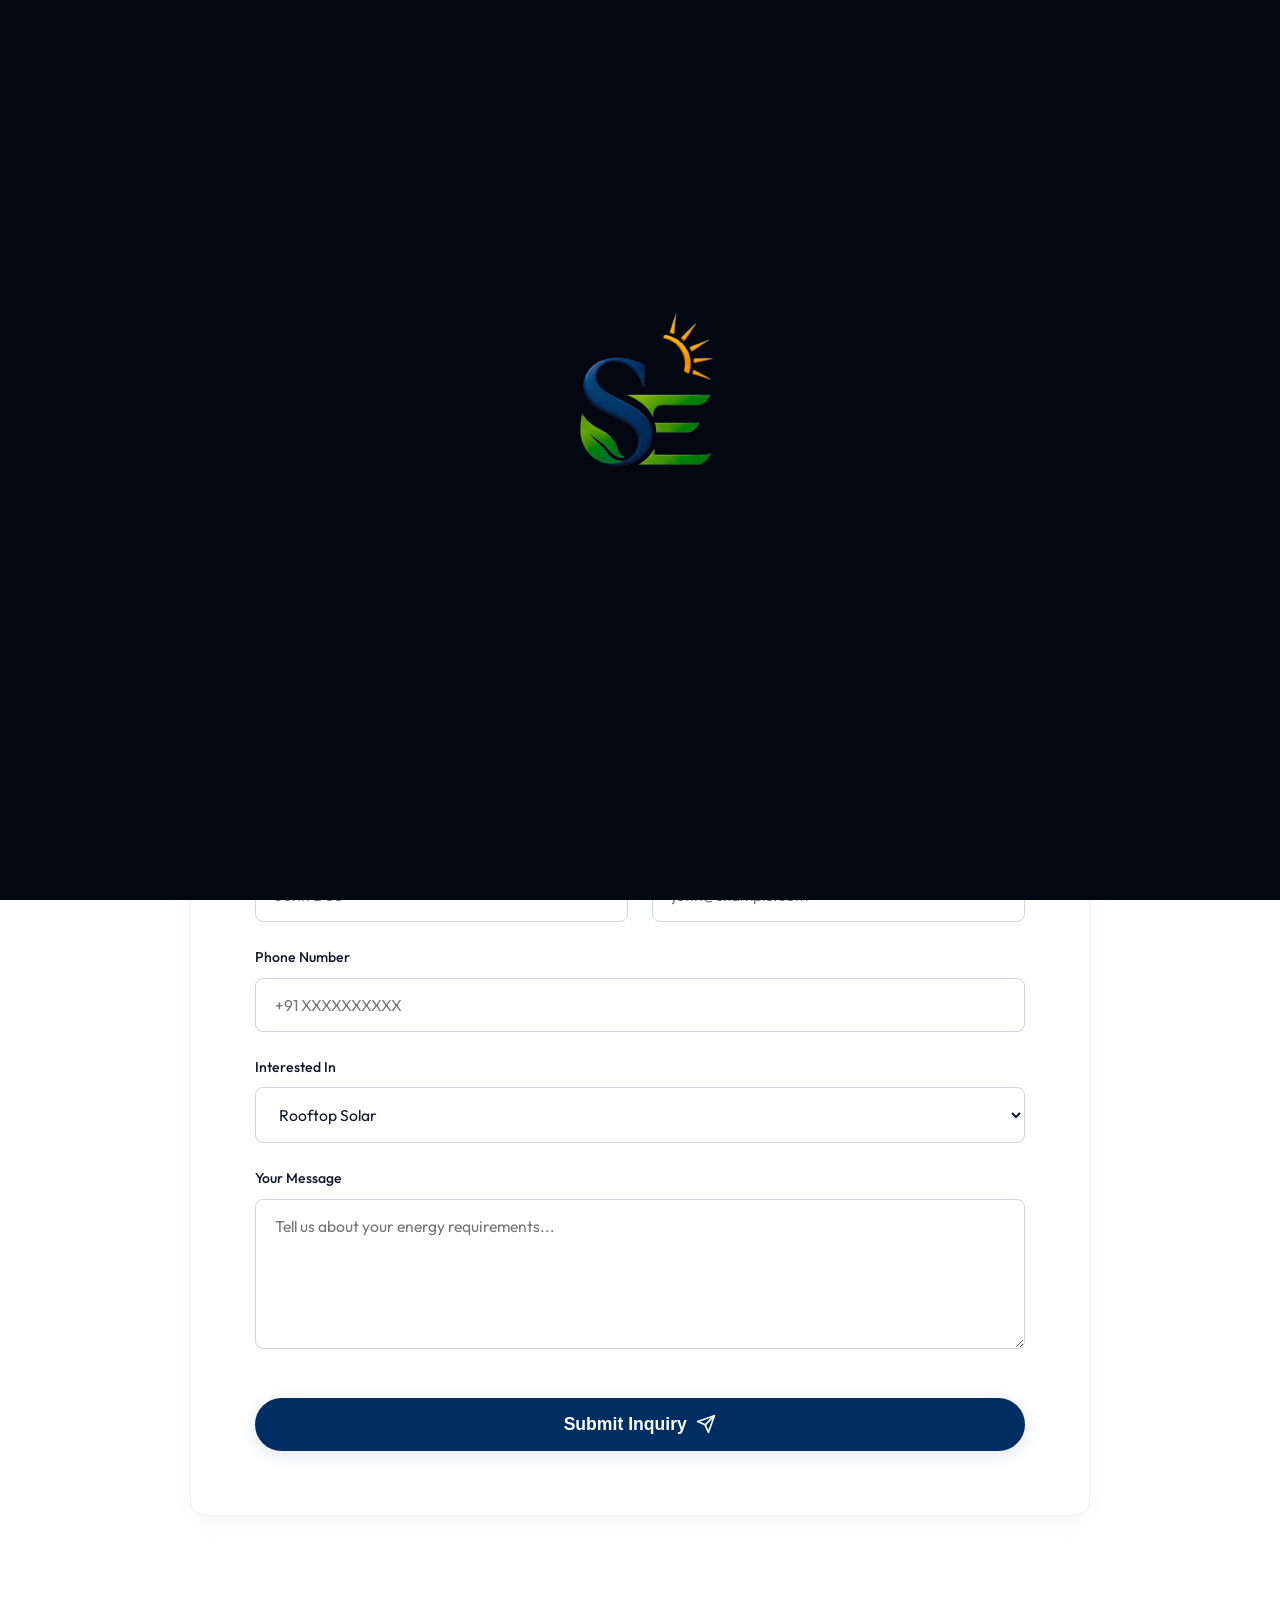
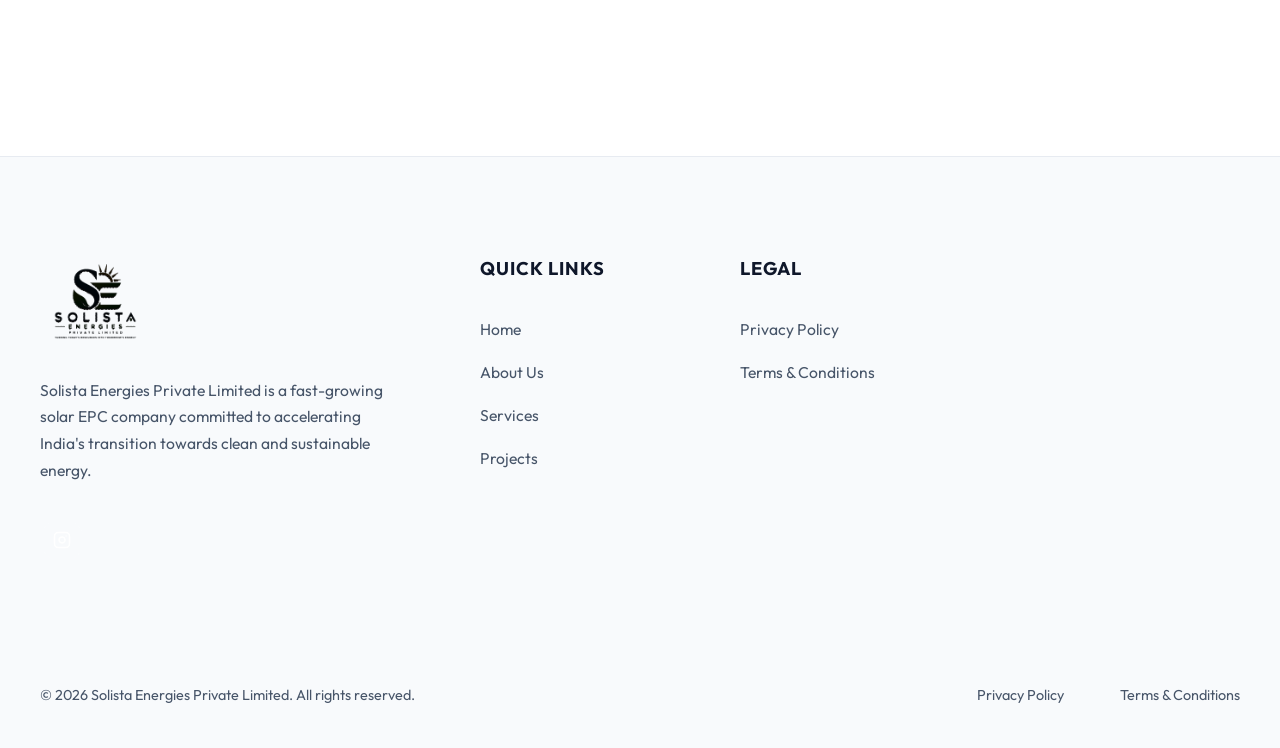
==== commit bffb4ebd: "Add files via upload" ====
--- a/contact.html
+++ b/contact.html
@@ -10,7 +10,7 @@
     <link rel="preconnect" href="https://fonts.gstatic.com" crossorigin>
     <link href="https://fonts.googleapis.com/css2?family=Outfit:wght@300;400;500;600;700;800&family=Inter:wght@300;400;500;600;700&family=Montserrat:wght@700;800;900&display=swap" rel="stylesheet">
     <link rel="stylesheet" href="https://unpkg.com/aos@next/dist/aos.css" />
-    <link rel="stylesheet" href="style.css">
+    <link rel="stylesheet" href="style.css?v=2.0">
     <link rel="stylesheet" href="intro-animation.css">
     <style>
         </style>
@@ -83,7 +83,7 @@
     <!-- HEADER -->
         <!-- ==================== HEADER (NAVBAR) ==================== -->
     <div id="header-placeholder"></div>
-    <script src="header.js"></script>
+    <script src="header.js?v=2.0"></script>
 
     <!-- HERO -->
     <section class="contact-hero">
@@ -223,6 +223,7 @@
             }
         });
     </script>
+    <script src="https://cdnjs.cloudflare.com/ajax/libs/gsap/3.12.2/gsap.min.js"></script>
     <script src="intro-animation.js"></script>
 </body>
 </html>
--- a/style.css
+++ b/style.css
@@ -86,7 +86,11 @@
 
 html {
     scroll-behavior: smooth;
-    overflow-x: clip;
+}
+
+html, body {
+    overflow-x: hidden;
+    width: 100%;
 }
 
 body {
@@ -404,8 +408,8 @@
 /* --- Hero Section --- */
 .hero-wrapper {
     position: relative;
-    height: calc(100vh - 120px);
-    min-height: 700px;
+    min-height: max(700px, calc(100svh - 120px));
+    padding: 6rem 0;
     overflow: hidden;
     display: flex;
     align-items: center;
@@ -1761,7 +1765,7 @@
     }
 
     .focus-card {
-        padding: 4rem 3rem;
+        padding: 2.5rem 1.5rem;
     }
 
     .cta-banner {
@@ -1791,7 +1795,7 @@
         top: 0;
         right: -100%;
         width: 320px;
-        height: 100vh;
+        height: 100dvh;
         background-color: var(--bg-main);
         flex-direction: column;
         align-items: flex-start;
--- a/intro-animation.css
+++ b/intro-animation.css
@@ -0,0 +1,58 @@
+/* --- Custom Splash Screen Styles --- */
+
+#splash-screen {
+    position: fixed;
+    top: 0;
+    left: 0;
+    width: 100vw;
+    height: 100vh;
+    background-color: #030712; /* Deep black/gray */
+    z-index: 99999;
+    display: flex;
+    align-items: center;
+    justify-content: center;
+    overflow: hidden;
+}
+
+.splash-logo-container {
+    position: relative;
+    display: flex;
+    align-items: center;
+    justify-content: center;
+}
+
+/* "SE" Text */
+.splash-text-se {
+    font-family: 'Montserrat', sans-serif;
+    font-weight: 900;
+    font-size: 6rem;
+    color: #ffffff;
+    letter-spacing: 2px;
+    opacity: 0; /* Hidden initially, GSAP will reveal */
+}
+
+/* Sun Element */
+.splash-sun-icon {
+    position: absolute;
+    width: 60px;
+    height: 60px;
+    color: #ff9e1b; /* Brand Orange */
+    opacity: 0;
+    /* GSAP will handle starting position and movement */
+}
+
+/* Glow Effect Classes (Added via JS in Step 3) */
+.splash-glow-active #splash-se-group {
+    filter: drop-shadow(0 0 10px rgba(255, 255, 255, 0.4)) drop-shadow(0 0 20px rgba(255, 255, 255, 0.2));
+    transition: filter 0.6s ease-out;
+}
+
+.splash-glow-active #splash-sun-group {
+    filter: drop-shadow(0 0 20px rgba(255, 158, 27, 0.8)) drop-shadow(0 0 40px rgba(255, 158, 27, 0.4));
+    transition: filter 0.6s ease-out;
+}
+
+/* Utility to disable scroll during splash */
+body.splash-active {
+    overflow: hidden !important;
+}
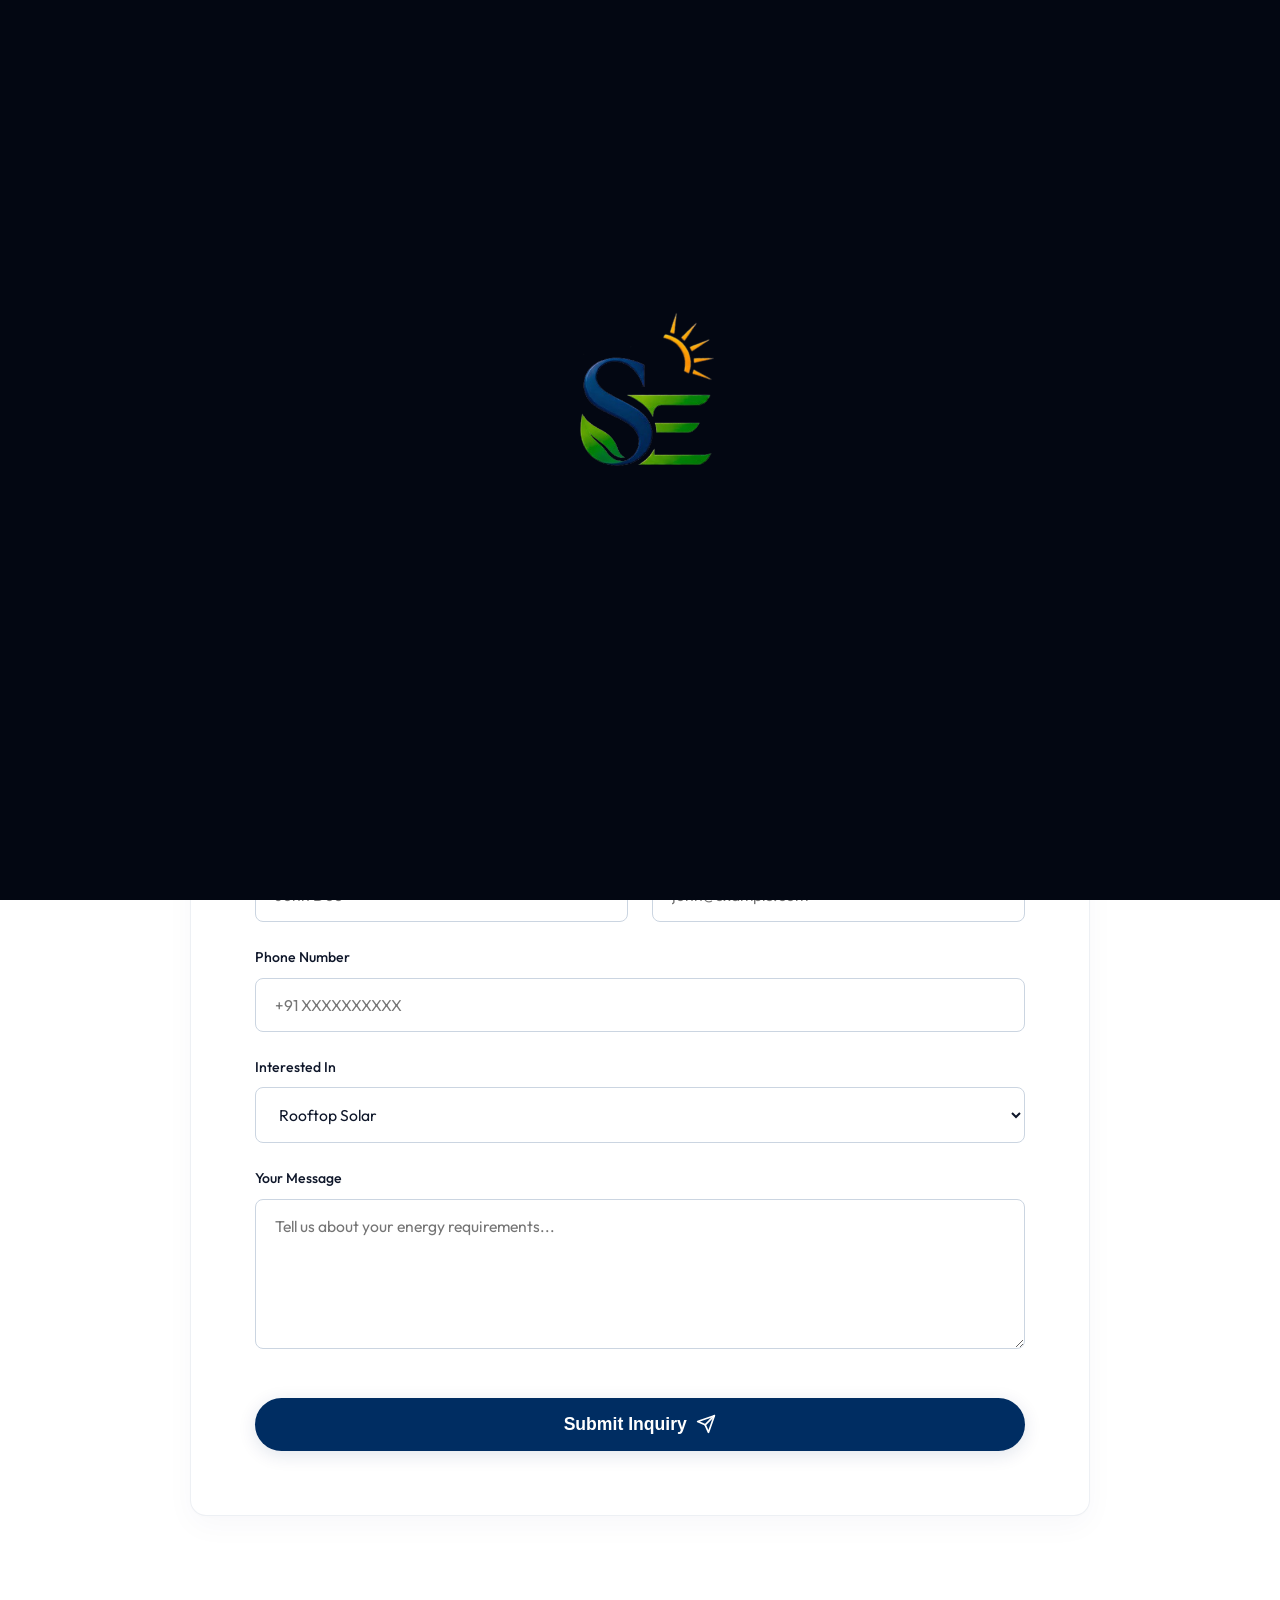
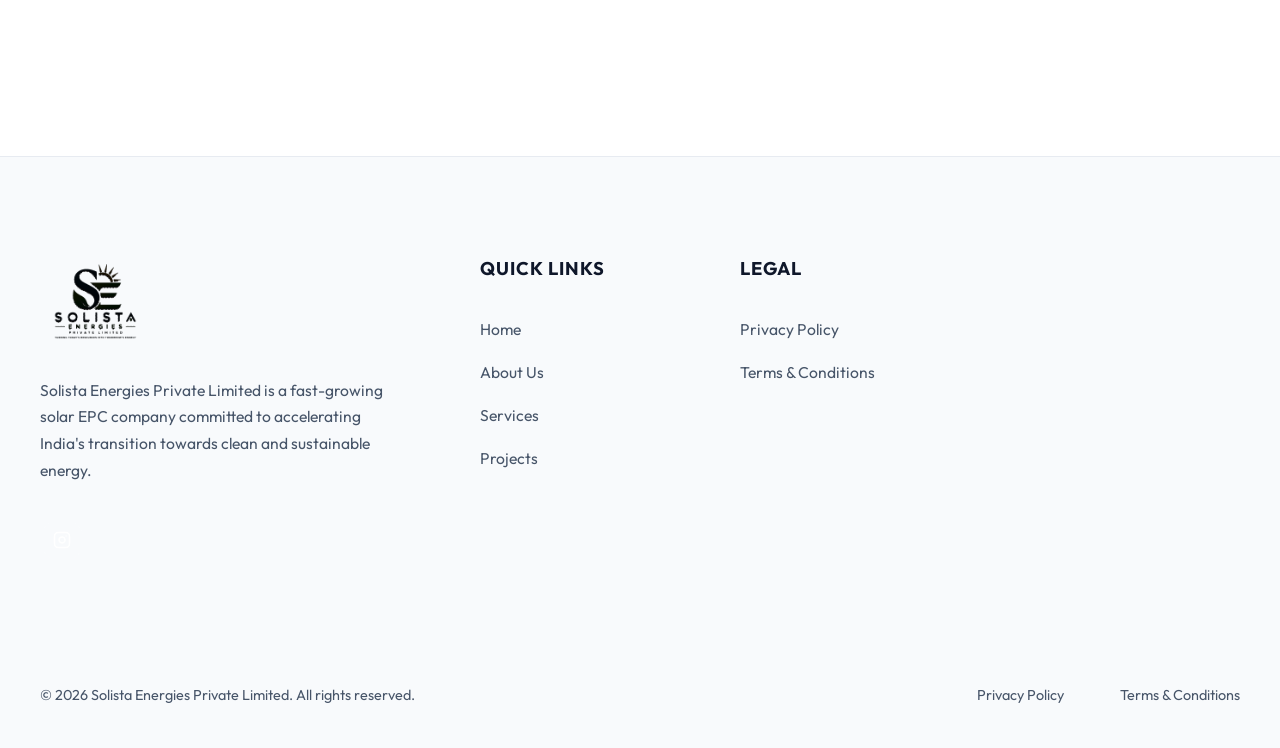
==== commit 969f396f: "Add files via upload" ====
--- a/contact.html
+++ b/contact.html
@@ -3,7 +3,8 @@
 <head>
     <meta charset="UTF-8">
     <meta name="viewport" content="width=device-width, initial-scale=1.0">
-    <title>Contact Us | Solista Energies</title>
+    <title>Contact Us - Solista Energies</title>
+    <link rel="icon" type="image/png" href="assets/images/header_logo.png">
     <!-- Google Fonts -->
     <!-- Main Style Sheet -->
         <link rel="preconnect" href="https://fonts.googleapis.com">
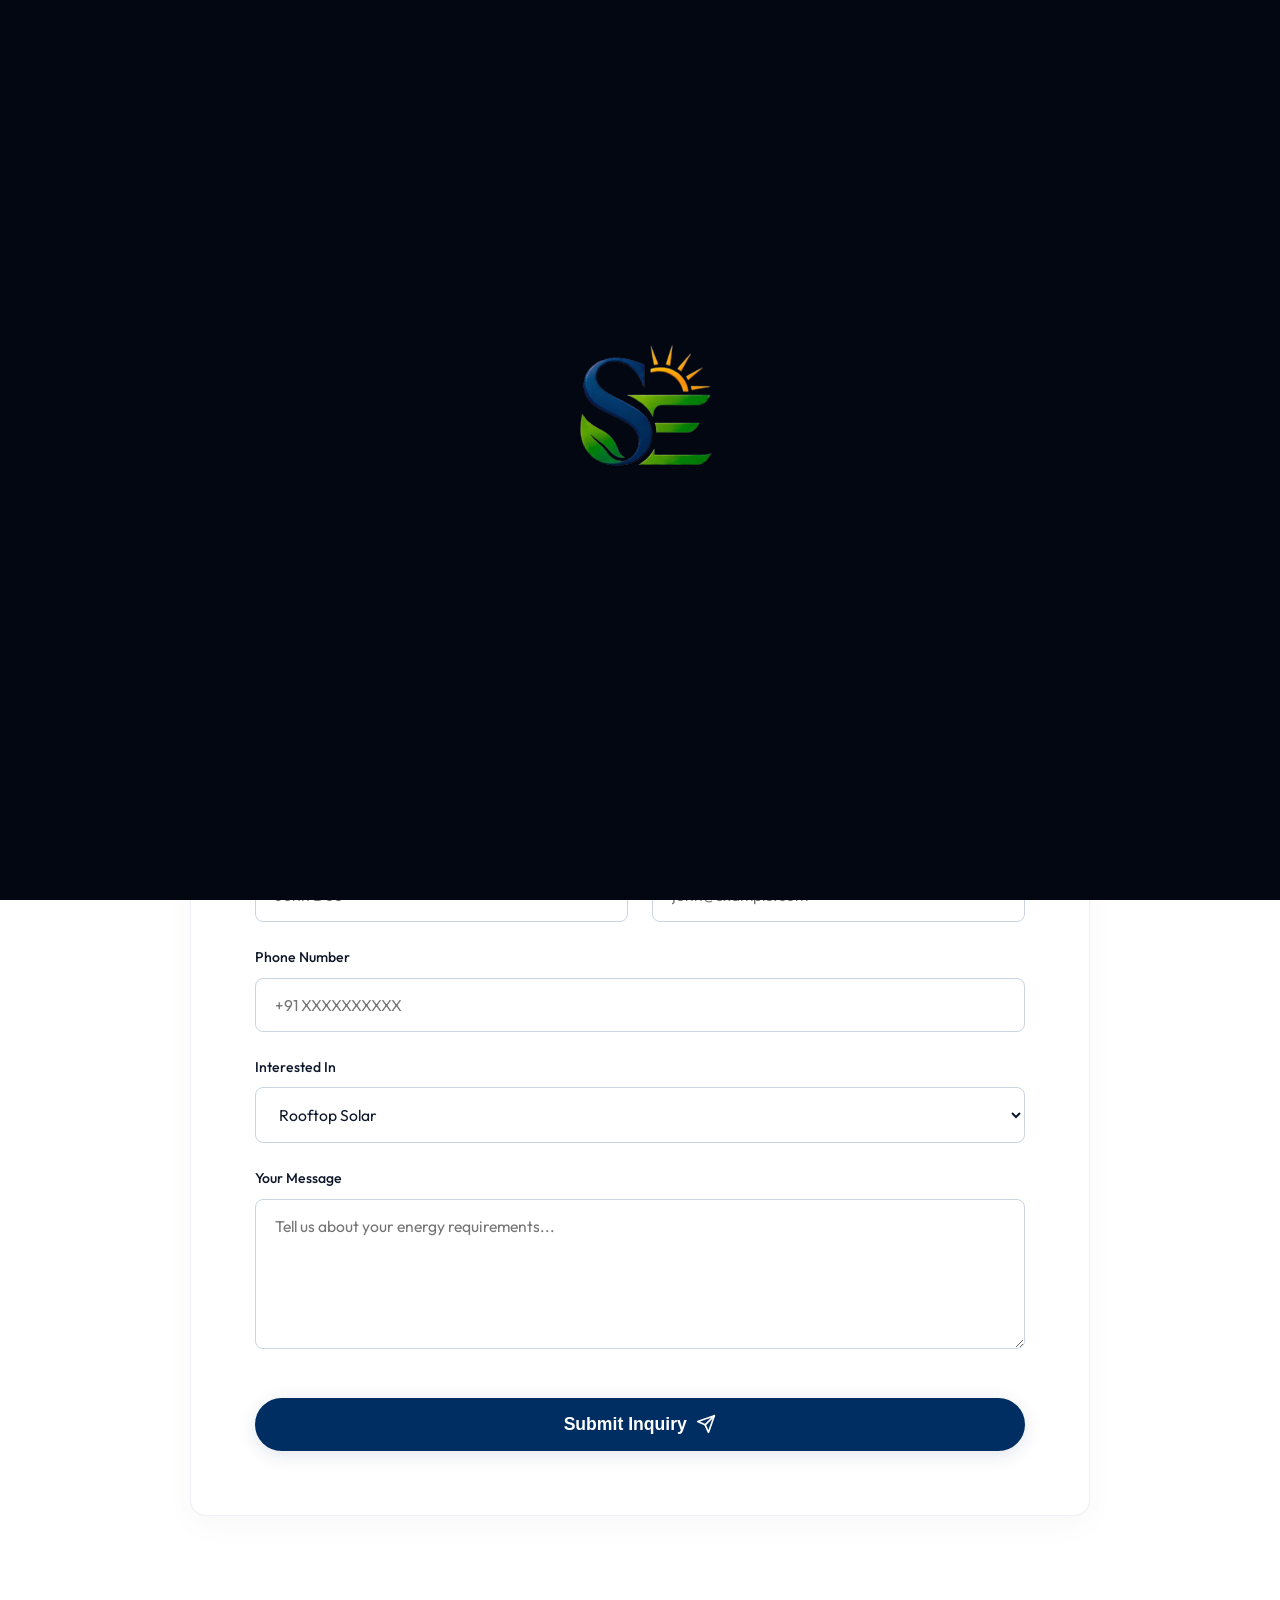
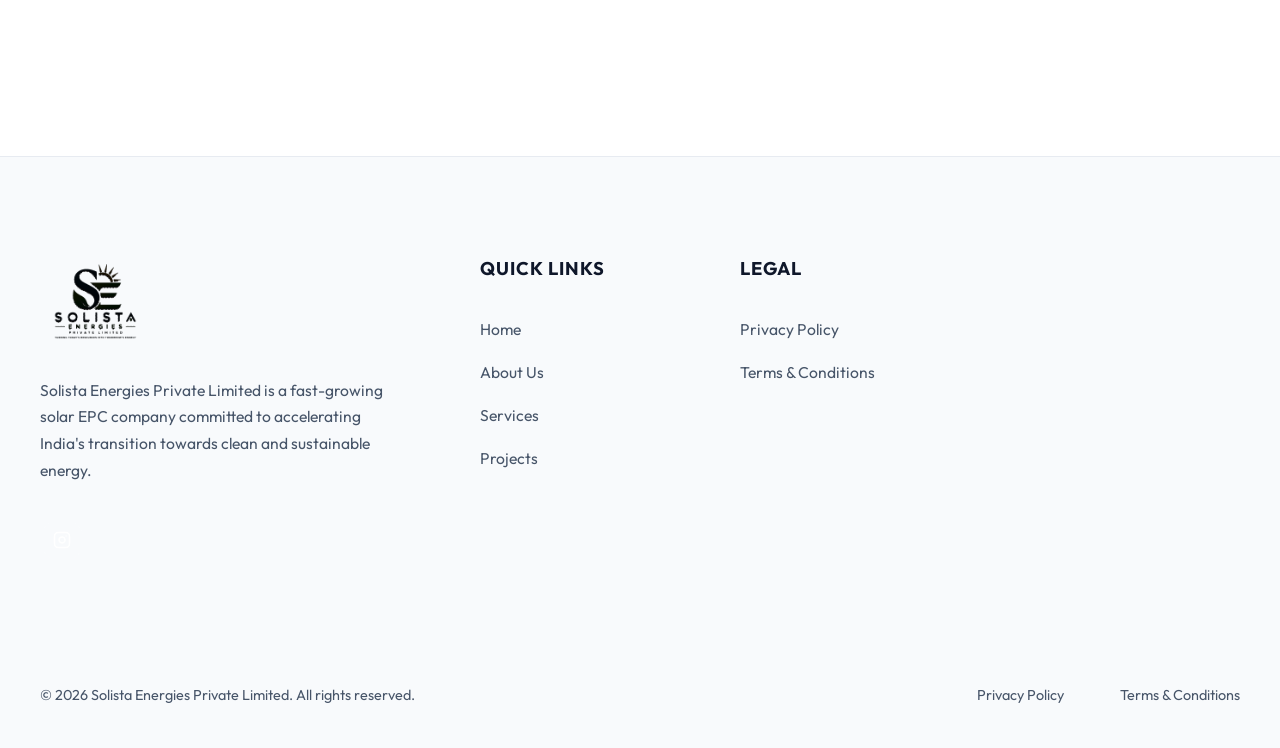
==== commit 55c34ae9: "Add files via upload" ====
--- a/contact.html
+++ b/contact.html
@@ -223,6 +223,30 @@
                 spans[1].style.opacity   = '1';
             }
         });
+
+        // Contact Form Submit Handler
+        function submitContactForm(event) {
+            event.preventDefault();
+            const name = document.getElementById('name').value.trim();
+            const email = document.getElementById('email').value.trim();
+            const phone = document.getElementById('phone').value.trim();
+            
+            // Get the selected interest text
+            const interestSelect = document.getElementById('interest');
+            const interest = interestSelect.options[interestSelect.selectedIndex].text;
+            
+            const message = document.getElementById('message').value.trim();
+
+            const subject = encodeURIComponent(`[Solista Energies] Contact Inquiry: ${interest} - ${name}`);
+            const body = encodeURIComponent(
+                `Name: ${name}\nEmail: ${email}\nPhone: ${phone || 'N/A'}\nInterested In: ${interest}\n\nMessage:\n${message}`
+            );
+
+            window.location.href = `mailto:solistaenergies@gmail.com?subject=${subject}&body=${body}`;
+            
+            // Optional: reset form after sending
+            document.getElementById('contact-form').reset();
+        }
     </script>
     <script src="https://cdnjs.cloudflare.com/ajax/libs/gsap/3.12.2/gsap.min.js"></script>
     <script src="intro-animation.js"></script>
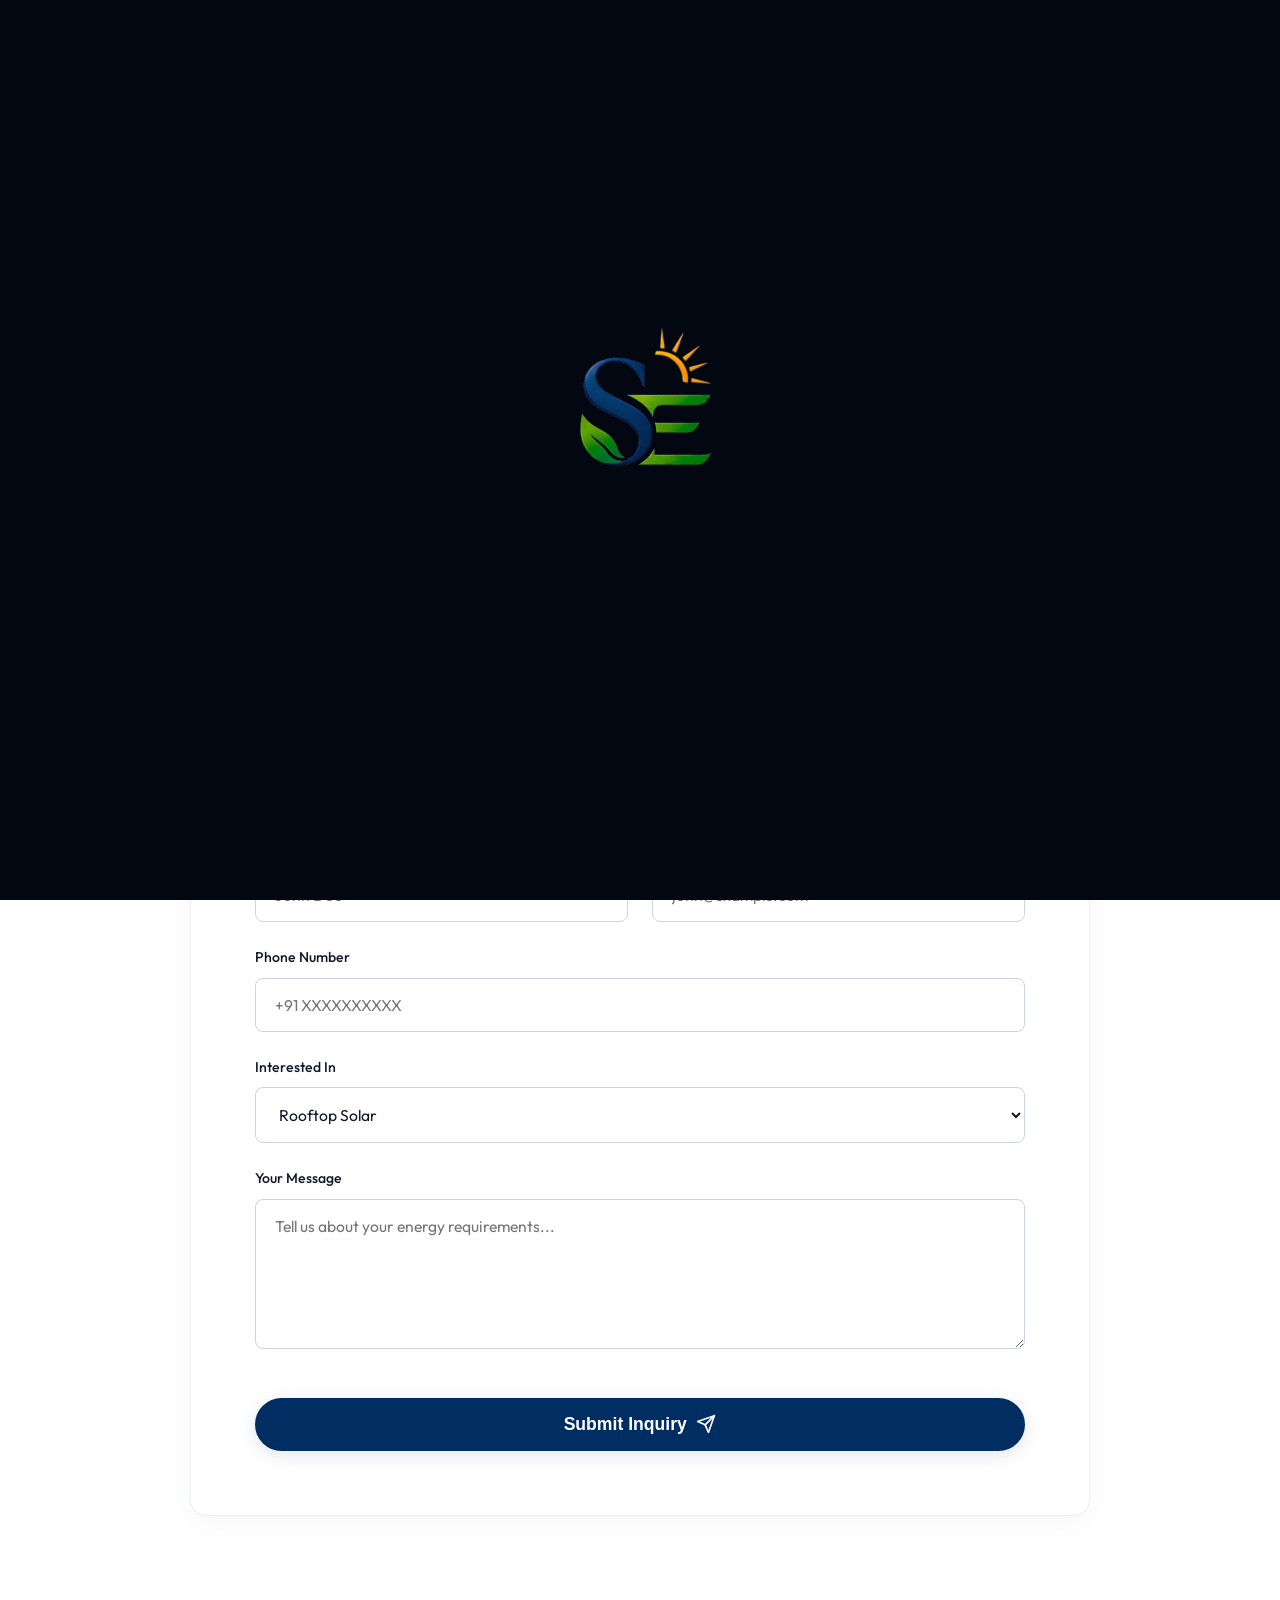
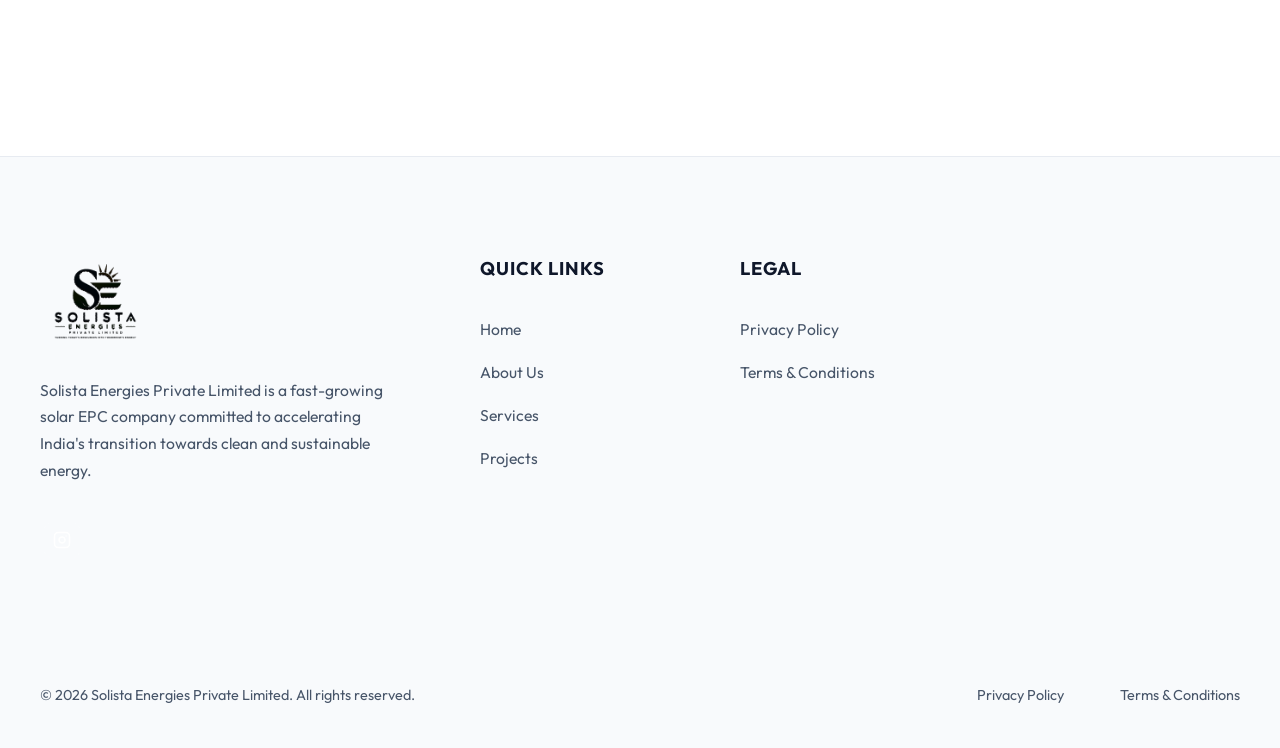
==== commit 391010bd: "Add files via upload" ====
--- a/contact.html
+++ b/contact.html
@@ -150,6 +150,20 @@
             </form>
         </div>
     </section>
+
+    <!-- Success Modal -->
+    <div class="modal-overlay" id="success-modal" style="display: none; position: fixed; top: 0; left: 0; width: 100%; height: 100%; background: rgba(0,0,0,0.6); z-index: 10000; align-items: center; justify-content: center; opacity: 0; transition: opacity 0.3s ease;">
+        <div class="modal-box" style="background: var(--bg-card); border: 1px solid var(--border-card); border-radius: 20px; padding: 3rem 2rem; width: 90%; max-width: 450px; text-align: center; position: relative; transform: scale(0.9); transition: transform 0.3s ease;">
+            <button class="modal-close" onclick="closeSuccessModal()" style="position: absolute; top: 1.5rem; right: 1.5rem; background: none; border: none; font-size: 2rem; cursor: pointer; color: var(--text-muted);">&times;</button>
+            <svg width="64" height="64" viewBox="0 0 24 24" fill="none" stroke="var(--brand-green)" stroke-width="2" stroke-linecap="round" stroke-linejoin="round" style="margin-bottom: 1.5rem;">
+                <path d="M22 11.08V12a10 10 0 1 1-5.93-9.14"></path>
+                <polyline points="22 4 12 14.01 9 11.01"></polyline>
+            </svg>
+            <h3 style="font-size: 2rem; color: var(--brand-green); margin-bottom: 1rem;">Thank You!</h3>
+            <p style="font-size: 1.1rem; color: var(--text-main); margin-bottom: 2rem;">We have successfully received your enquiry.<br>Our solar experts will get back to you shortly.</p>
+            <button class="btn btn-primary" onclick="closeSuccessModal()" style="width: 100%; justify-content: center;">Continue to Website</button>
+        </div>
+    </div>
 
     <!-- FOOTER -->
     <footer>
@@ -224,9 +238,34 @@
             }
         });
 
-        // Contact Form Submit Handler
-        function submitContactForm(event) {
+        // Success Modal Logic for Contact Page
+        const successModal = document.getElementById('success-modal');
+        function openSuccessModal() {
+            successModal.style.display = 'flex';
+            setTimeout(() => {
+                successModal.style.opacity = '1';
+                successModal.querySelector('.modal-box').style.transform = 'scale(1)';
+            }, 10);
+        }
+        function closeSuccessModal() {
+            successModal.style.opacity = '0';
+            successModal.querySelector('.modal-box').style.transform = 'scale(0.9)';
+            setTimeout(() => {
+                successModal.style.display = 'none';
+            }, 300);
+        }
+        window.addEventListener('click', e => { 
+            if (e.target === successModal) closeSuccessModal();
+        });
+
+        // Contact Form Submit Handler via Web3Forms
+        async function submitContactForm(event) {
             event.preventDefault();
+            const btn = document.querySelector('#contact-form button[type="submit"]');
+            const originalText = btn.innerHTML;
+            btn.innerHTML = 'Sending...';
+            btn.disabled = true;
+
             const name = document.getElementById('name').value.trim();
             const email = document.getElementById('email').value.trim();
             const phone = document.getElementById('phone').value.trim();
@@ -237,15 +276,39 @@
             
             const message = document.getElementById('message').value.trim();
 
-            const subject = encodeURIComponent(`[Solista Energies] Contact Inquiry: ${interest} - ${name}`);
-            const body = encodeURIComponent(
-                `Name: ${name}\nEmail: ${email}\nPhone: ${phone || 'N/A'}\nInterested In: ${interest}\n\nMessage:\n${message}`
-            );
-
-            window.location.href = `mailto:solistaenergies@gmail.com?subject=${subject}&body=${body}`;
-            
-            // Optional: reset form after sending
-            document.getElementById('contact-form').reset();
+            const formData = {
+                access_key: "aa38ad33-e523-4324-8feb-1184a95f0bc7",
+                subject: `[Solista Energies] Contact Inquiry: ${interest} - ${name}`,
+                from_name: name,
+                Name: name,
+                Email: email,
+                Phone: phone || 'Not Provided',
+                "Interested In": interest,
+                Message: message || 'No additional message.'
+            };
+
+            try {
+                const response = await fetch("https://api.web3forms.com/submit", {
+                    method: "POST",
+                    headers: {
+                        "Content-Type": "application/json",
+                        "Accept": "application/json"
+                    },
+                    body: JSON.stringify(formData)
+                });
+                
+                if (response.ok) {
+                    openSuccessModal();
+                    document.getElementById('contact-form').reset();
+                } else {
+                    alert("Something went wrong. Please try again.");
+                }
+            } catch (error) {
+                alert("Network error. Please try again later.");
+            } finally {
+                btn.innerHTML = originalText;
+                btn.disabled = false;
+            }
         }
     </script>
     <script src="https://cdnjs.cloudflare.com/ajax/libs/gsap/3.12.2/gsap.min.js"></script>
